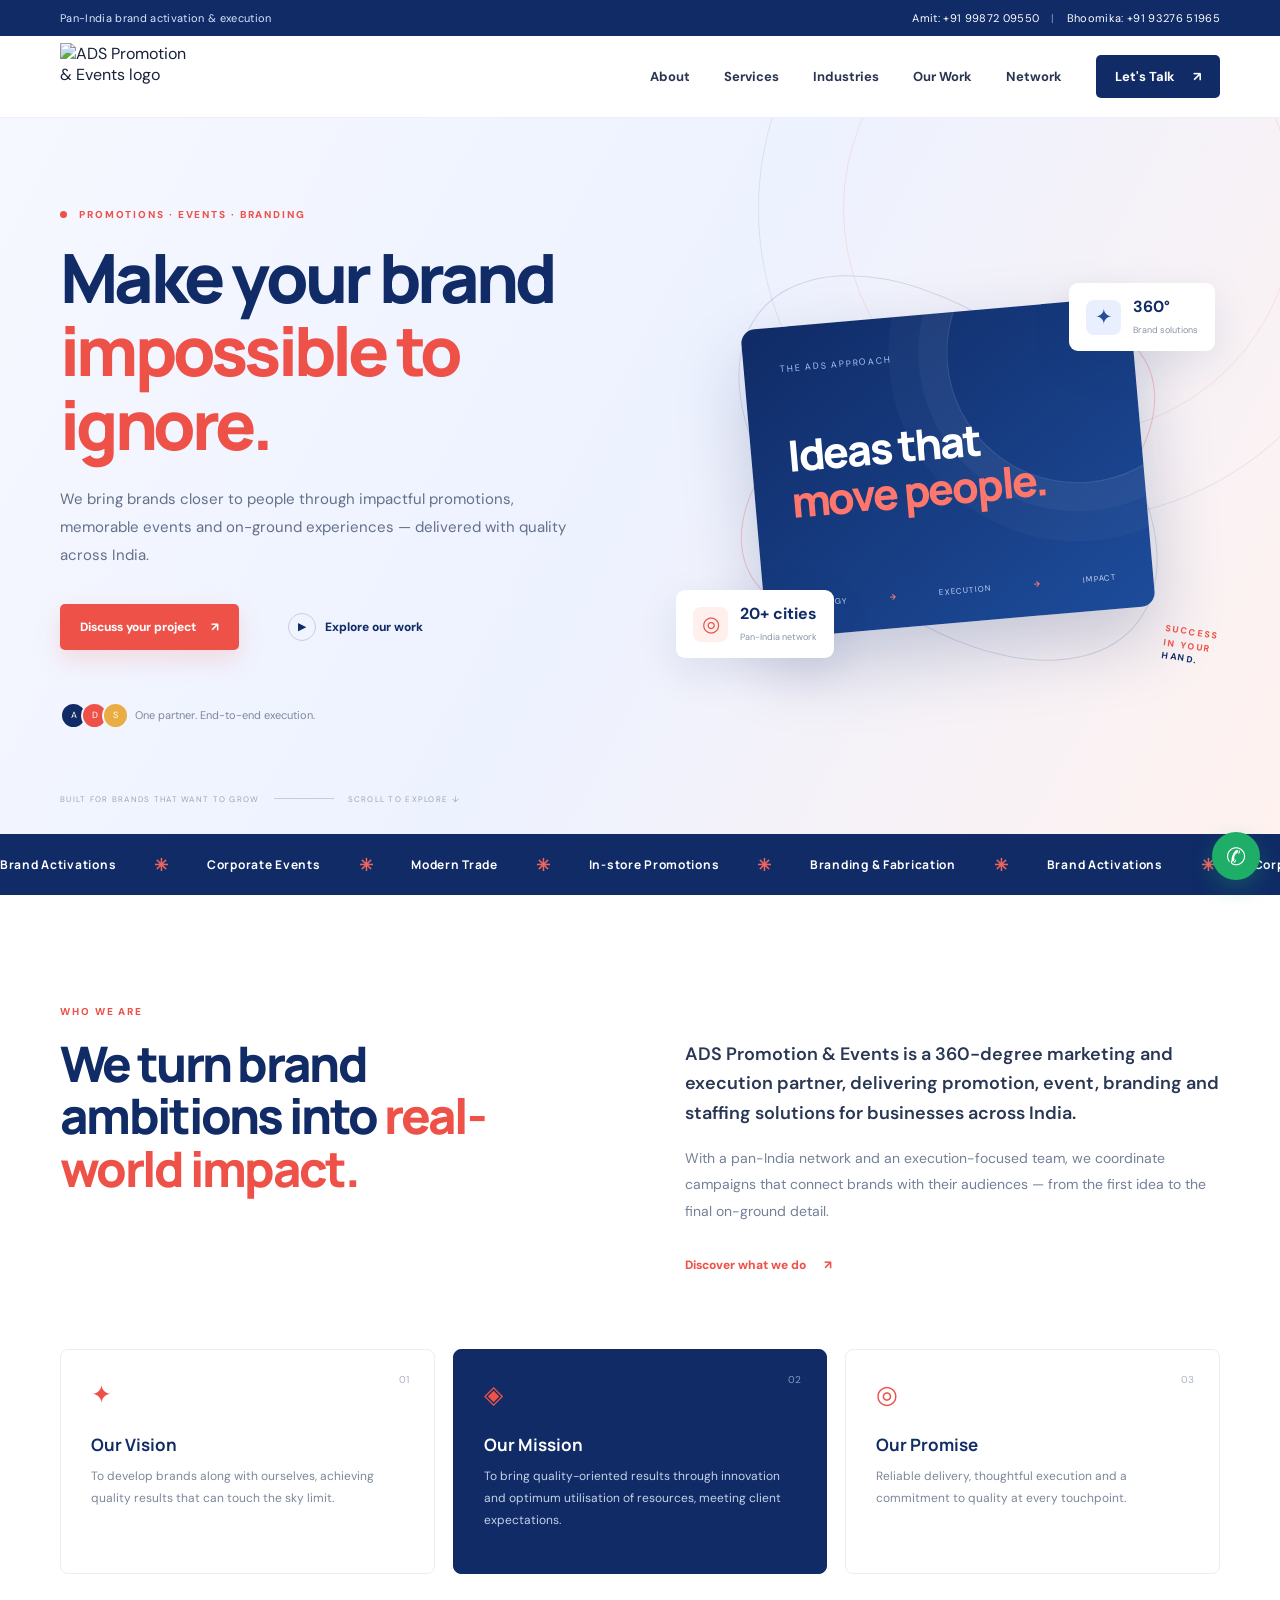
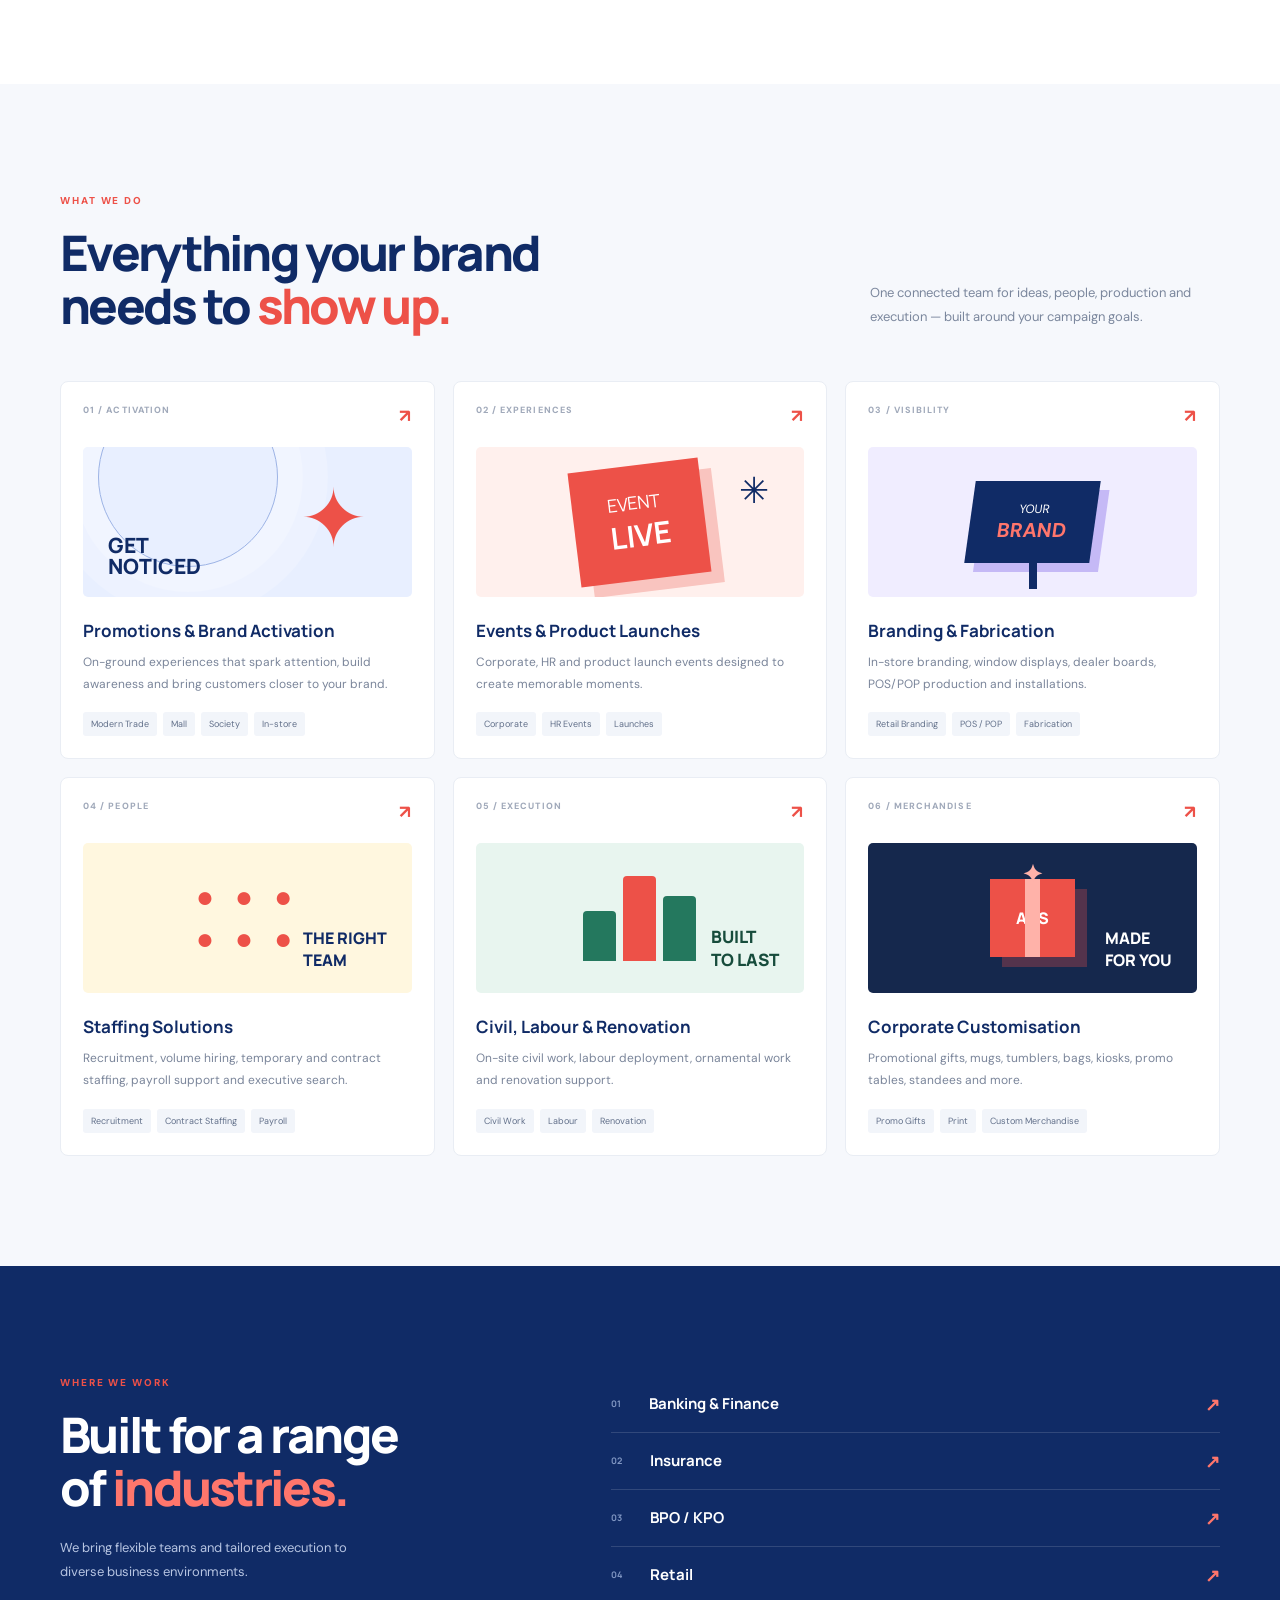
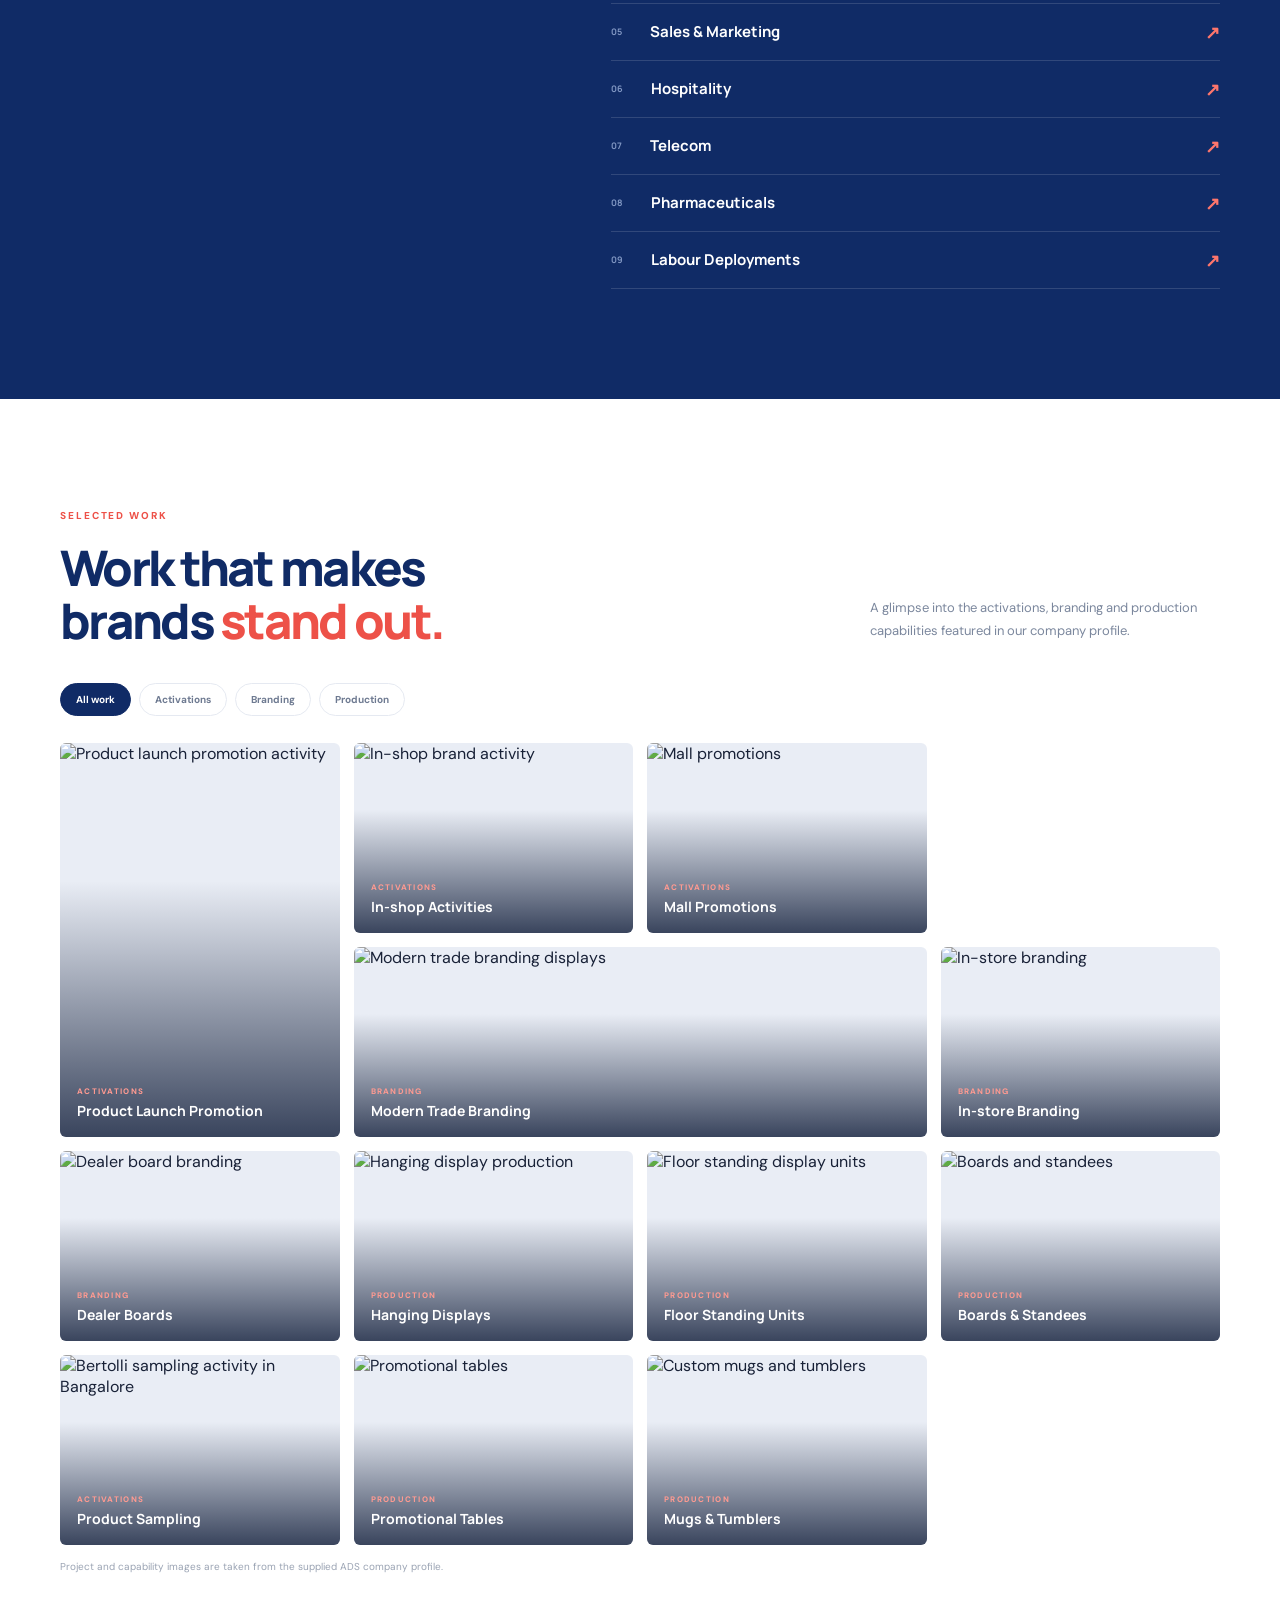
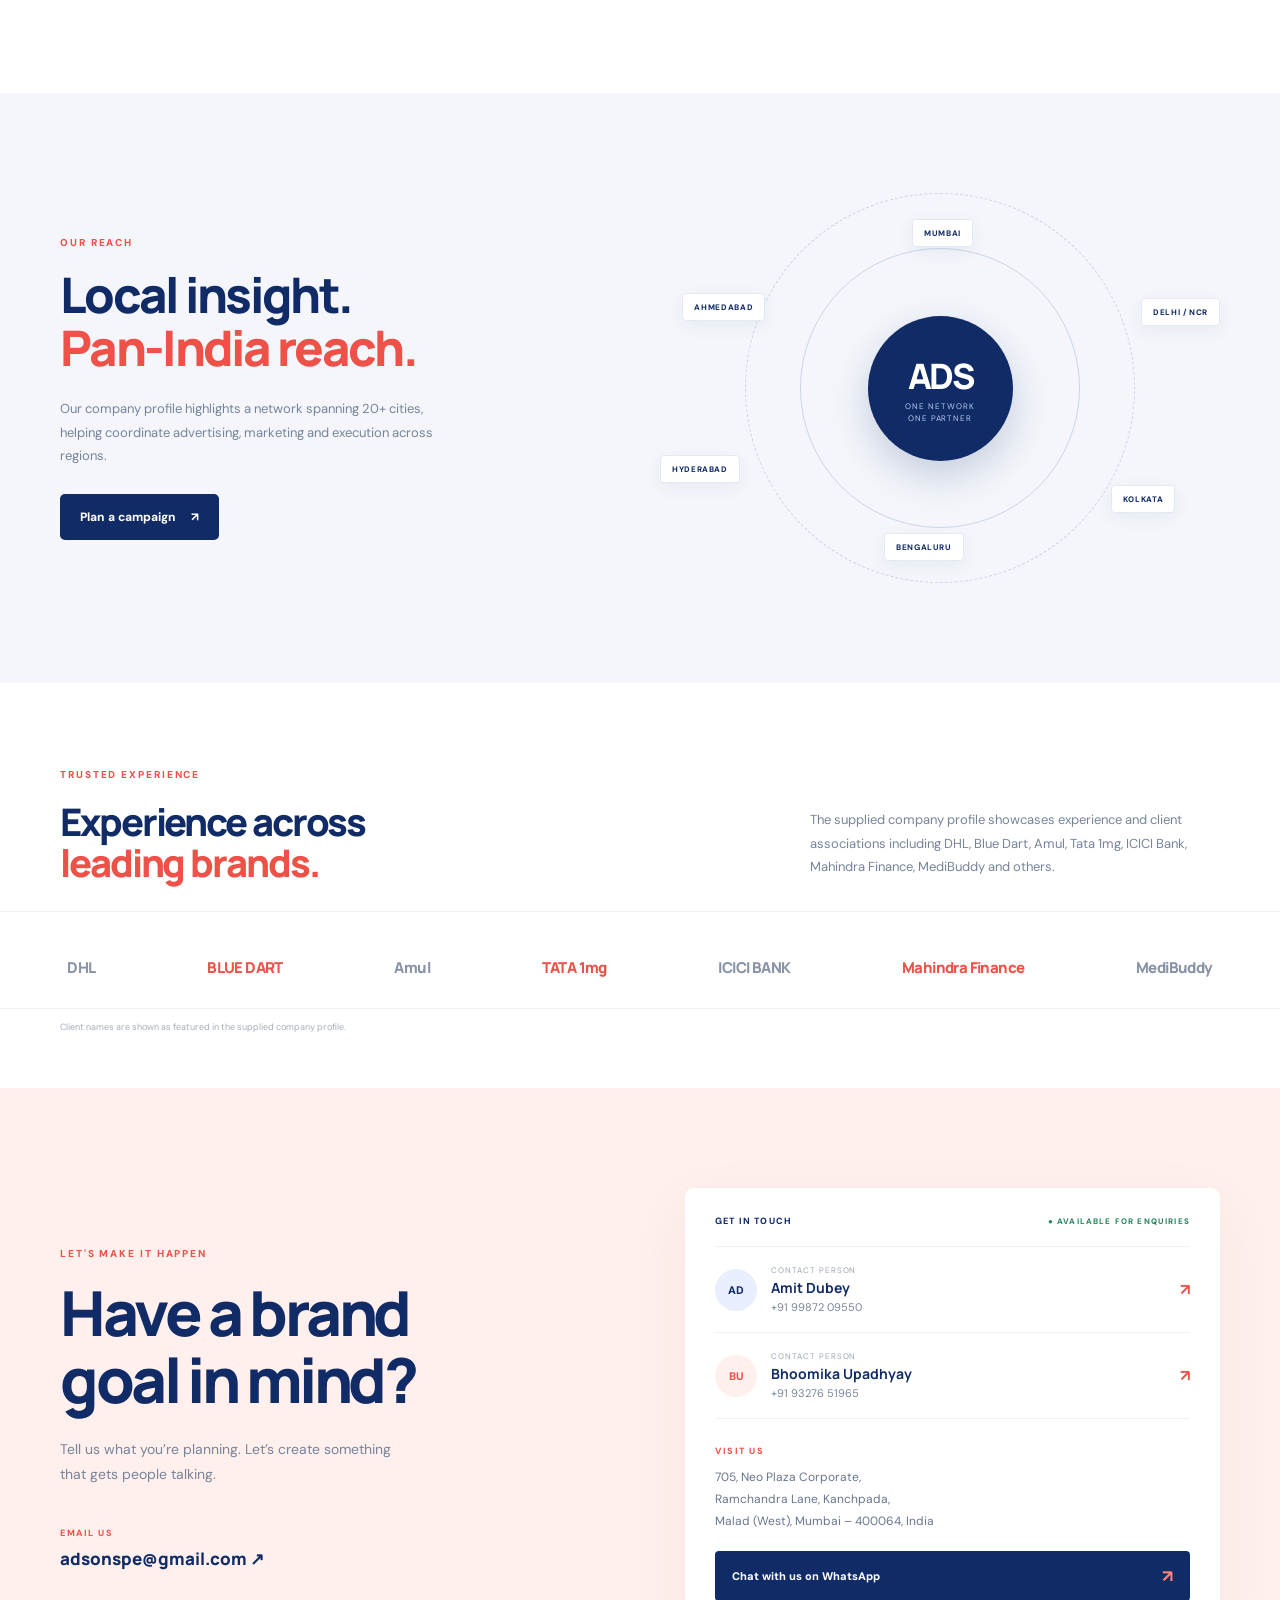
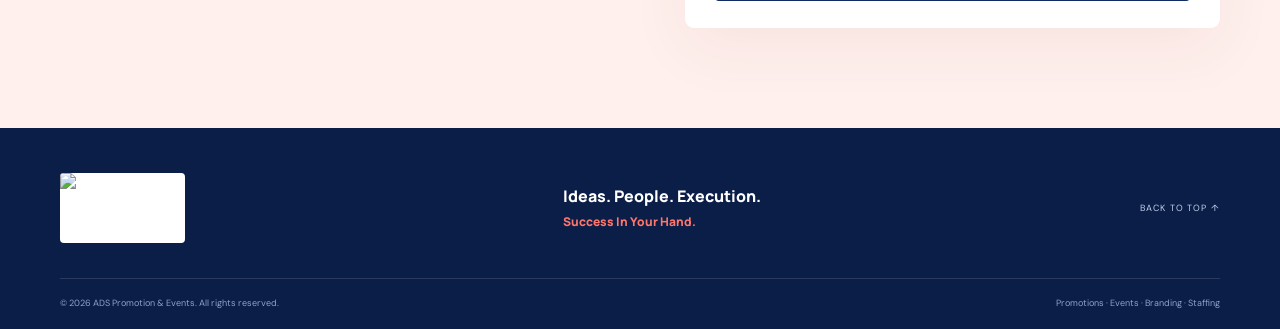
==== index.html @ cca39e33 "Add files via upload" ====
<!DOCTYPE html>
<html lang="en">
<head>
  <meta charset="UTF-8">
  <meta name="viewport" content="width=device-width, initial-scale=1.0">
  <meta name="description" content="ADS Promotion & Events delivers brand activations, promotions, corporate events, staffing, branding, fabrication and pan-India execution.">
  <meta name="theme-color" content="#102b66">
  <title>ADS Promotion & Events | Success In Your Hand</title>
  <link rel="preconnect" href="https://fonts.googleapis.com">
  <link rel="preconnect" href="https://fonts.gstatic.com" crossorigin>
  <link href="https://fonts.googleapis.com/css2?family=DM+Sans:wght@400;500;600;700&family=Manrope:wght@400;500;600;700;800&display=swap" rel="stylesheet">
  <link rel="stylesheet" href="style.css">
</head>
<body>
  <div class="topline">
    <div class="container top-inner">
      <span>Pan-India brand activation & execution</span>
      <div><a href="tel:+919987209550">Amit: +91 99872 09550</a><span class="top-sep">|</span><a href="tel:+919327651965">Bhoomika: +91 93276 51965</a></div>
    </div>
  </div>

  <header class="header" id="top">
    <div class="container nav-wrap">
      <a class="brand" href="#top" aria-label="ADS Promotion and Events home">
        <img src="assets/ads-logo.png" alt="ADS Promotion & Events logo">
      </a>
      <button class="menu-toggle" aria-label="Open navigation" aria-expanded="false"><span></span><span></span><span></span></button>
      <nav class="nav">
        <a href="#about">About</a>
        <a href="#services">Services</a>
        <a href="#industries">Industries</a>
        <a href="#work">Our Work</a>
        <a href="#network">Network</a>
        <a class="nav-cta" href="#contact">Let's Talk <span>↗</span></a>
      </nav>
    </div>
  </header>

  <main>
    <section class="hero">
      <div class="hero-glow glow-one"></div><div class="hero-glow glow-two"></div>
      <div class="container hero-grid">
        <div class="hero-copy reveal">
          <div class="eyebrow"><span class="eyebrow-dot"></span> PROMOTIONS · EVENTS · BRANDING</div>
          <h1>Make your brand<br><span>impossible to ignore.</span></h1>
          <p class="hero-text">We bring brands closer to people through impactful promotions, memorable events and on-ground experiences — delivered with quality across India.</p>
          <div class="hero-actions">
            <a class="btn btn-primary" href="#contact">Discuss your project <span>↗</span></a>
            <a class="btn btn-ghost" href="#work"><span class="play">▶</span> Explore our work</a>
          </div>
          <div class="hero-proof"><div class="proof-avatars"><i>A</i><i>D</i><i>S</i></div><span>One partner. End-to-end execution.</span></div>
        </div>
        <div class="hero-art reveal">
          <div class="art-orbit orbit-a"></div><div class="art-orbit orbit-b"></div>
          <div class="hero-card card-main">
            <div class="card-label">THE ADS APPROACH</div>
            <div class="card-title">Ideas that<br><em>move people.</em></div>
            <div class="card-bottom"><span>STRATEGY</span><b>→</b><span>EXECUTION</span><b>→</b><span>IMPACT</span></div>
          </div>
          <div class="float-card float-top"><span class="float-icon">✦</span><div><b>360°</b><small>Brand solutions</small></div></div>
          <div class="float-card float-bottom"><span class="float-icon orange">◎</span><div><b>20+ cities</b><small>Pan-India network</small></div></div>
          <div class="hero-stamp">SUCCESS<br>IN YOUR<br><strong>HAND.</strong></div>
        </div>
      </div>
      <div class="hero-bottom container"><span>BUILT FOR BRANDS THAT WANT TO GROW</span><span class="scroll-line"></span><span>SCROLL TO EXPLORE ↓</span></div>
    </section>

    <section class="ticker" aria-label="Our capabilities"><div class="ticker-track">
      <span>Brand Activations</span><b>✳</b><span>Corporate Events</span><b>✳</b><span>Modern Trade</span><b>✳</b><span>In-store Promotions</span><b>✳</b><span>Branding & Fabrication</span><b>✳</b><span>Brand Activations</span><b>✳</b><span>Corporate Events</span><b>✳</b><span>Modern Trade</span><b>✳</b>
    </div></section>

    <section class="section about-section" id="about">
      <div class="container two-col">
        <div class="section-intro reveal">
          <div class="eyebrow dark-eyebrow">WHO WE ARE</div>
          <h2>We turn brand<br>ambitions into <span>real-world impact.</span></h2>
        </div>
        <div class="about-copy reveal">
          <p class="lead">ADS Promotion & Events is a 360-degree marketing and execution partner, delivering promotion, event, branding and staffing solutions for businesses across India.</p>
          <p>With a pan-India network and an execution-focused team, we coordinate campaigns that connect brands with their audiences — from the first idea to the final on-ground detail.</p>
          <a class="text-link" href="#services">Discover what we do <span>↗</span></a>
        </div>
      </div>
      <div class="container value-grid">
        <article class="value-card"><span class="value-number">01</span><div class="value-icon">✦</div><h3>Our Vision</h3><p>To develop brands along with ourselves, achieving quality results that can touch the sky limit.</p></article>
        <article class="value-card featured"><span class="value-number">02</span><div class="value-icon">◈</div><h3>Our Mission</h3><p>To bring quality-oriented results through innovation and optimum utilisation of resources, meeting client expectations.</p></article>
        <article class="value-card"><span class="value-number">03</span><div class="value-icon">◎</div><h3>Our Promise</h3><p>Reliable delivery, thoughtful execution and a commitment to quality at every touchpoint.</p></article>
      </div>
    </section>

    <section class="section services-section" id="services">
      <div class="container">
        <div class="section-heading reveal"><div><div class="eyebrow">WHAT WE DO</div><h2>Everything your brand<br>needs to <span>show up.</span></h2></div><p>One connected team for ideas, people, production and execution — built around your campaign goals.</p></div>
        <div class="services-grid">
          <article class="service-card service-large reveal"><div class="service-top"><span>01 / ACTIVATION</span><span class="service-symbol">↗</span></div><div class="service-illustration ill-blue"><div class="ill-circle"></div><div class="ill-person">✦</div><div class="ill-caption">GET<br>NOTICED</div></div><h3>Promotions & Brand Activation</h3><p>On-ground experiences that spark attention, build awareness and bring customers closer to your brand.</p><div class="tag-row"><span>Modern Trade</span><span>Mall</span><span>Society</span><span>In-store</span></div></article>
          <article class="service-card reveal"><div class="service-top"><span>02 / EXPERIENCES</span><span class="service-symbol">↗</span></div><div class="service-illustration ill-coral"><div class="stage-shape">EVENT<br><b>LIVE</b></div><div class="spark">✳</div></div><h3>Events & Product Launches</h3><p>Corporate, HR and product launch events designed to create memorable moments.</p><div class="tag-row"><span>Corporate</span><span>HR Events</span><span>Launches</span></div></article>
          <article class="service-card reveal"><div class="service-top"><span>03 / VISIBILITY</span><span class="service-symbol">↗</span></div><div class="service-illustration ill-lilac"><div class="billboard">YOUR<br><b>BRAND</b></div><div class="billboard-base"></div></div><h3>Branding & Fabrication</h3><p>In-store branding, window displays, dealer boards, POS/POP production and installations.</p><div class="tag-row"><span>Retail Branding</span><span>POS / POP</span><span>Fabrication</span></div></article>
          <article class="service-card reveal"><div class="service-top"><span>04 / PEOPLE</span><span class="service-symbol">↗</span></div><div class="service-illustration ill-yellow"><div class="people-icons">● ● ●<br>● ● ●</div><div class="people-caption">THE RIGHT<br>TEAM</div></div><h3>Staffing Solutions</h3><p>Recruitment, volume hiring, temporary and contract staffing, payroll support and executive search.</p><div class="tag-row"><span>Recruitment</span><span>Contract Staffing</span><span>Payroll</span></div></article>
          <article class="service-card reveal"><div class="service-top"><span>05 / EXECUTION</span><span class="service-symbol">↗</span></div><div class="service-illustration ill-green"><div class="build-shape"><i></i><i></i><i></i></div><div class="build-caption">BUILT<br>TO LAST</div></div><h3>Civil, Labour & Renovation</h3><p>On-site civil work, labour deployment, ornamental work and renovation support.</p><div class="tag-row"><span>Civil Work</span><span>Labour</span><span>Renovation</span></div></article>
          <article class="service-card reveal"><div class="service-top"><span>06 / MERCHANDISE</span><span class="service-symbol">↗</span></div><div class="service-illustration ill-dark"><div class="gift-box">ADS<span>✦</span></div><div class="gift-caption">MADE<br>FOR YOU</div></div><h3>Corporate Customisation</h3><p>Promotional gifts, mugs, tumblers, bags, kiosks, promo tables, standees and more.</p><div class="tag-row"><span>Promo Gifts</span><span>Print</span><span>Custom Merchandise</span></div></article>
        </div>
      </div>
    </section>

    <section class="section industries-section" id="industries">
      <div class="container industries-layout">
        <div class="industries-copy reveal"><div class="eyebrow">WHERE WE WORK</div><h2>Built for a range<br>of <span>industries.</span></h2><p>We bring flexible teams and tailored execution to diverse business environments.</p></div>
        <div class="industry-list reveal">
          <div><span>01</span> Banking & Finance <b>↗</b></div><div><span>02</span> Insurance <b>↗</b></div><div><span>03</span> BPO / KPO <b>↗</b></div><div><span>04</span> Retail <b>↗</b></div><div><span>05</span> Sales & Marketing <b>↗</b></div><div><span>06</span> Hospitality <b>↗</b></div><div><span>07</span> Telecom <b>↗</b></div><div><span>08</span> Pharmaceuticals <b>↗</b></div><div><span>09</span> Labour Deployments <b>↗</b></div>
        </div>
      </div>
    </section>

    <section class="section work-section" id="work">
      <div class="container">
        <div class="section-heading reveal"><div><div class="eyebrow">SELECTED WORK</div><h2>Work that makes<br>brands <span>stand out.</span></h2></div><p>A glimpse into the activations, branding and production capabilities featured in our company profile.</p></div>
        <div class="work-filters reveal" role="group" aria-label="Filter portfolio">
          <button class="filter active" data-filter="all">All work</button><button class="filter" data-filter="activation">Activations</button><button class="filter" data-filter="branding">Branding</button><button class="filter" data-filter="production">Production</button>
        </div>
        <div class="gallery">
          <figure class="gallery-item tall reveal" data-category="activation"><img src="assets/product-launch.jpg" alt="Product launch promotion activity"><figcaption><span>ACTIVATIONS</span><b>Product Launch Promotion</b></figcaption></figure>
          <figure class="gallery-item reveal" data-category="activation"><img src="assets/in-shop-activity.jpg" alt="In-shop brand activity"><figcaption><span>ACTIVATIONS</span><b>In-shop Activities</b></figcaption></figure>
          <figure class="gallery-item reveal" data-category="activation"><img src="assets/mall-promotions.jpg" alt="Mall promotions"><figcaption><span>ACTIVATIONS</span><b>Mall Promotions</b></figcaption></figure>
          <figure class="gallery-item wide reveal" data-category="branding"><img src="assets/modern-trade-branding.jpg" alt="Modern trade branding displays"><figcaption><span>BRANDING</span><b>Modern Trade Branding</b></figcaption></figure>
          <figure class="gallery-item reveal" data-category="branding"><img src="assets/in-store-branding.jpg" alt="In-store branding"><figcaption><span>BRANDING</span><b>In-store Branding</b></figcaption></figure>
          <figure class="gallery-item reveal" data-category="branding"><img src="assets/dealer-boards.jpg" alt="Dealer board branding"><figcaption><span>BRANDING</span><b>Dealer Boards</b></figcaption></figure>
          <figure class="gallery-item reveal" data-category="production"><img src="assets/hanging-displays.jpg" alt="Hanging display production"><figcaption><span>PRODUCTION</span><b>Hanging Displays</b></figcaption></figure>
          <figure class="gallery-item reveal" data-category="production"><img src="assets/floor-standing-units.jpg" alt="Floor standing display units"><figcaption><span>PRODUCTION</span><b>Floor Standing Units</b></figcaption></figure>
          <figure class="gallery-item reveal" data-category="production"><img src="assets/boards-standees.jpg" alt="Boards and standees"><figcaption><span>PRODUCTION</span><b>Boards & Standees</b></figcaption></figure>
          <figure class="gallery-item reveal" data-category="activation"><img src="assets/bertolli-sampling.jpg" alt="Bertolli sampling activity in Bangalore"><figcaption><span>ACTIVATIONS</span><b>Product Sampling</b></figcaption></figure>
          <figure class="gallery-item reveal" data-category="production"><img src="assets/promo-tables.jpg" alt="Promotional tables"><figcaption><span>PRODUCTION</span><b>Promotional Tables</b></figcaption></figure>
          <figure class="gallery-item reveal" data-category="production"><img src="assets/mugs-tumblers.jpg" alt="Custom mugs and tumblers"><figcaption><span>PRODUCTION</span><b>Mugs & Tumblers</b></figcaption></figure>
        </div>
        <p class="gallery-note">Project and capability images are taken from the supplied ADS company profile.</p>
      </div>
    </section>

    <section class="network-section" id="network">
      <div class="container network-inner">
        <div class="network-copy reveal"><div class="eyebrow">OUR REACH</div><h2>Local insight.<br><span>Pan-India reach.</span></h2><p>Our company profile highlights a network spanning 20+ cities, helping coordinate advertising, marketing and execution across regions.</p><a href="#contact" class="btn btn-light">Plan a campaign <span>↗</span></a></div>
        <div class="network-visual reveal"><div class="network-ring ring-1"></div><div class="network-ring ring-2"></div><div class="network-core"><span>ADS</span><small>ONE NETWORK<br>ONE PARTNER</small></div><div class="network-point p1">MUMBAI</div><div class="network-point p2">DELHI / NCR</div><div class="network-point p3">KOLKATA</div><div class="network-point p4">BENGALURU</div><div class="network-point p5">HYDERABAD</div><div class="network-point p6">AHMEDABAD</div></div>
      </div>
    </section>

    <section class="section clients-section">
      <div class="container clients-inner"><div><div class="eyebrow">TRUSTED EXPERIENCE</div><h2>Experience across<br><span>leading brands.</span></h2></div><p>The supplied company profile showcases experience and client associations including DHL, Blue Dart, Amul, Tata 1mg, ICICI Bank, Mahindra Finance, MediBuddy and others.</p></div>
      <div class="client-strip"><span>DHL</span><span>BLUE DART</span><span>Amul</span><span>TATA 1mg</span><span>ICICI BANK</span><span>Mahindra Finance</span><span>MediBuddy</span></div>
      <div class="container client-disclaimer">Client names are shown as featured in the supplied company profile.</div>
    </section>

    <section class="contact-section" id="contact">
      <div class="container contact-layout">
        <div class="contact-copy reveal"><div class="eyebrow">LET'S MAKE IT HAPPEN</div><h2>Have a brand<br>goal in mind?</h2><p>Tell us what you’re planning. Let’s create something that gets people talking.</p><div class="contact-email"><span>EMAIL US</span><a href="mailto:adsonspe@gmail.com">adsonspe@gmail.com ↗</a></div></div>
        <div class="contact-panel reveal">
          <div class="contact-panel-head"><span>GET IN TOUCH</span><span class="status-dot">● AVAILABLE FOR ENQUIRIES</span></div>
          <a class="contact-person" href="tel:+919987209550"><div class="person-icon">AD</div><div><small>CONTACT PERSON</small><b>Amit Dubey</b><span>+91 99872 09550</span></div><strong>↗</strong></a>
          <a class="contact-person" href="tel:+919327651965"><div class="person-icon coral-person">BU</div><div><small>CONTACT PERSON</small><b>Bhoomika Upadhyay</b><span>+91 93276 51965</span></div><strong>↗</strong></a>
          <div class="address-block"><small>VISIT US</small><p>705, Neo Plaza Corporate,<br>Ramchandra Lane, Kanchpada,<br>Malad (West), Mumbai – 400064, India</p></div>
          <a class="whatsapp-link" href="https://wa.me/919987209550?text=Hello%20ADS%20Promotion%20%26%20Events%2C%20I%20would%20like%20to%20discuss%20a%20project." target="_blank" rel="noopener">Chat with us on WhatsApp <span>↗</span></a>
        </div>
      </div>
    </section>
  </main>

  <footer class="footer">
    <div class="container footer-main"><a class="footer-brand" href="#top"><img src="assets/ads-logo.png" alt="ADS Promotion & Events"></a><p>Ideas. People. Execution.<br><span>Success In Your Hand.</span></p><a class="back-top" href="#top">BACK TO TOP ↑</a></div>
    <div class="container footer-bottom"><span>© <span id="year"></span> ADS Promotion & Events. All rights reserved.</span><span>Promotions · Events · Branding · Staffing</span></div>
  </footer>
  <a class="floating-whatsapp" href="https://wa.me/919987209550?text=Hello%20ADS%20Promotion%20%26%20Events" target="_blank" rel="noopener" aria-label="Chat on WhatsApp">✆</a>
  <script src="script.js"></script>
</body>
</html>
---- style.css ----
*{box-sizing:border-box}html{scroll-behavior:smooth;scroll-padding-top:95px}body{margin:0;font-family:"DM Sans",sans-serif;color:#17213a;background:#fff;overflow-x:hidden}a{color:inherit;text-decoration:none}.container{width:min(1160px,calc(100% - 48px));margin:auto}.topline{background:#102b66;color:#dce6ff;font-size:11px;letter-spacing:.03em}.top-inner{min-height:36px;display:flex;justify-content:space-between;align-items:center;gap:16px}.top-inner a{color:#fff}.top-sep{margin:0 12px;color:#8094c5}.header{height:82px;background:#fff;position:sticky;top:0;z-index:20;border-bottom:1px solid #edf0f6}.nav-wrap{height:100%;display:flex;align-items:center;justify-content:space-between}.brand{width:130px;height:68px;display:flex;align-items:center;overflow:hidden}.brand img{width:100%;height:100%;object-fit:contain}.nav{display:flex;align-items:center;gap:34px;font-size:13px;font-weight:700;color:#293550}.nav>a:not(.nav-cta):hover{color:#ed5148}.nav-cta{background:#102b66;color:#fff;padding:13px 19px;border-radius:5px}.nav-cta span,.btn span{margin-left:15px}.menu-toggle{display:none;background:none;border:0}.hero{position:relative;overflow:hidden;background:linear-gradient(118deg,#f6f8ff 0%,#edf2ff 50%,#fff2ef 100%);min-height:620px;padding:90px 0 30px}.hero:before{content:"";position:absolute;width:620px;height:620px;border:1px solid rgba(16,43,102,.09);border-radius:50%;right:-100px;top:-220px}.hero:after{content:"";position:absolute;width:450px;height:450px;border:1px solid rgba(237,81,72,.13);border-radius:50%;right:-15px;top:-135px}.hero-grid{display:grid;grid-template-columns:1.02fr .98fr;align-items:center;gap:50px;position:relative;z-index:2}.eyebrow{font-size:10px;font-weight:800;letter-spacing:.19em;color:#ed5148;margin-bottom:20px}.eyebrow-dot{display:inline-block;width:7px;height:7px;background:#ed5148;border-radius:50%;margin-right:8px}.hero h1,.section h2,.network-section h2,.contact-section h2{font-family:Manrope,sans-serif;font-weight:800;letter-spacing:-.055em;line-height:1.08;margin:0}.hero h1{font-size:clamp(44px,5.4vw,68px);color:#102b66}.hero h1 span,.section h2 span,.network-section h2 span{color:#ed5148}.hero-text{max-width:510px;color:#64708a;line-height:1.85;font-size:15px;margin:25px 0 28px}.hero-actions{display:flex;align-items:center;gap:14px;flex-wrap:wrap}.btn{display:inline-flex;align-items:center;justify-content:center;padding:15px 20px;border-radius:5px;font-size:12px;font-weight:800;transition:.25s}.btn-primary{background:#ed5148;color:white;box-shadow:0 10px 24px #ed51482b}.btn-primary:hover{transform:translateY(-3px);background:#d94139}.btn-ghost{color:#102b66}.btn-ghost:hover{color:#ed5148}.play{font-size:10px;border:1px solid #c5cde0;width:28px;height:28px;display:grid;place-items:center;border-radius:50%;margin-right:9px}.hero-proof{display:flex;align-items:center;gap:12px;margin-top:46px;color:#7c879c;font-size:11px}.proof-avatars{display:flex}.proof-avatars i{font-style:normal;width:27px;height:27px;border-radius:50%;display:grid;place-items:center;background:#102b66;color:white;border:2px solid #f3f5ff;font-size:9px;margin-right:-6px}.proof-avatars i:nth-child(2){background:#ed5148}.proof-avatars i:nth-child(3){background:#e9ad43}.hero-art{height:420px;position:relative;display:grid;place-items:center}.hero-card{width:min(390px,90%);height:310px;background:linear-gradient(145deg,#102b66,#1d4c9b);border-radius:14px;box-shadow:0 30px 70px #102b6638;position:relative;padding:36px;color:white;transform:rotate(-5deg);overflow:hidden}.hero-card:after{content:"";position:absolute;width:260px;height:260px;border:1px solid #ffffff24;border-radius:50%;right:-75px;top:-80px;box-shadow:0 0 0 28px #ffffff09,0 0 0 58px #ffffff07}.card-label{font-size:9px;letter-spacing:.2em;color:#a9c1f4}.card-title{font-family:Manrope;font-weight:800;font-size:43px;line-height:1.08;letter-spacing:-.05em;margin-top:58px;position:relative;z-index:1}.card-title em{font-style:normal;color:#ff766c}.card-bottom{position:absolute;bottom:27px;left:36px;right:36px;display:flex;justify-content:space-between;align-items:center;font-size:8px;letter-spacing:.12em;color:#c2d2f2}.card-bottom b{color:#ff766c}.art-orbit{position:absolute;border:1px solid #ed51484a;border-radius:50%;transform:rotate(-28deg)}.orbit-a{width:450px;height:250px}.orbit-b{width:490px;height:290px;transform:rotate(40deg);border-color:#102b6624}.float-card{position:absolute;display:flex;align-items:center;gap:12px;background:white;border-radius:9px;padding:13px 17px;box-shadow:0 14px 40px #1c32651b}.float-card b{display:block;color:#102b66;font-size:16px}.float-card small{font-size:9px;color:#8993a8}.float-icon{width:35px;height:35px;border-radius:8px;background:#e9efff;color:#244d9a;display:grid;place-items:center;font-size:21px}.float-icon.orange{background:#fff0ed;color:#ed5148}.float-top{top:25px;right:5px}.float-bottom{bottom:20px;left:0}.hero-stamp{position:absolute;right:3px;bottom:12px;font-size:9px;font-weight:800;letter-spacing:.18em;color:#ed5148;line-height:1.5;transform:rotate(8deg)}.hero-stamp strong{color:#102b66}.hero-bottom{display:flex;align-items:center;gap:14px;margin-top:65px;color:#9aa4b8;font-size:8px;letter-spacing:.16em;position:relative;z-index:2}.scroll-line{height:1px;width:60px;background:#c5ccdc}.ticker{overflow:hidden;background:#102b66;color:white;padding:19px 0}.ticker-track{display:flex;align-items:center;justify-content:space-around;gap:38px;white-space:nowrap;min-width:900px;font-family:Manrope;font-size:12px;font-weight:700;letter-spacing:.06em}.ticker b{color:#ed655c;font-size:17px}.section{padding:110px 0}.two-col{display:grid;grid-template-columns:1fr 1fr;gap:90px;align-items:start}.dark-eyebrow{color:#ed5148}.section h2,.network-section h2{font-size:clamp(35px,4vw,49px);color:#102b66}.about-copy{padding-top:35px}.about-copy p{color:#748097;font-size:14px;line-height:1.9;margin:0 0 16px}.about-copy .lead{font-size:18px;line-height:1.65;color:#293754;font-weight:600}.text-link{display:inline-block;margin-top:17px;color:#ed5148;font-weight:800;font-size:12px}.text-link span{margin-left:15px}.value-grid{display:grid;grid-template-columns:repeat(3,1fr);gap:18px;margin-top:75px}.value-card{padding:28px 30px;border:1px solid #e9edf5;border-radius:8px;min-height:225px;position:relative;overflow:hidden}.value-card.featured{background:#102b66;color:white;border-color:#102b66}.value-number{position:absolute;right:25px;top:23px;color:#aab3c6;font-size:10px}.featured .value-number{color:#8097c5}.value-icon{font-size:25px;color:#ed5148;margin-bottom:22px}.value-card h3{font-family:Manrope;font-size:17px;margin:0 0 10px;color:#102b66}.featured h3{color:white}.value-card p{font-size:12px;line-height:1.8;color:#7c879a;margin:0}.featured p{color:#c5d1e9}.services-section{background:#f6f8fc}.section-heading{display:flex;justify-content:space-between;align-items:end;gap:35px;margin-bottom:48px}.section-heading>p{max-width:350px;color:#7b879d;font-size:13px;line-height:1.8;margin:0 0 5px}.services-grid{display:grid;grid-template-columns:repeat(3,1fr);gap:18px}.service-card{background:white;border:1px solid #e9edf4;border-radius:8px;padding:22px;transition:.3s;overflow:hidden}.service-card:hover{transform:translateY(-6px);box-shadow:0 18px 40px #102b6612}.service-large{grid-row:span 1}.service-top{display:flex;justify-content:space-between;color:#a0a9ba;font-size:9px;font-weight:800;letter-spacing:.12em}.service-symbol{font-size:18px;color:#ed5148}.service-illustration{height:150px;border-radius:5px;margin:19px 0 22px;position:relative;overflow:hidden;display:grid;place-items:center}.ill-blue{background:#e8efff}.ill-circle{width:180px;height:180px;border:1px solid #9eb4e5;border-radius:50%;position:absolute;left:15px;top:-60px;box-shadow:0 0 0 25px #ffffff30,0 0 0 50px #ffffff30}.ill-person{position:absolute;right:45px;top:20px;font-size:80px;color:#ed5148}.ill-caption{position:absolute;left:25px;bottom:20px;font-family:Manrope;font-size:21px;font-weight:800;line-height:1;color:#102b66}.ill-coral{background:#fff0ed}.stage-shape{background:#ed5148;color:#fff;padding:25px 35px;transform:rotate(-7deg);font-family:Manrope;font-size:18px;box-shadow:12px 12px 0 #f9c4bf}.stage-shape b{font-size:30px}.spark{position:absolute;right:35px;top:20px;color:#102b66;font-size:36px}.ill-lilac{background:#f0edff}.billboard{width:125px;height:82px;background:#102b66;color:white;display:grid;place-content:center;text-align:center;font-size:12px;transform:skew(-8deg);box-shadow:10px 9px 0 #c5b9f6}.billboard b{font-size:20px;color:#ff766c}.billboard-base{position:absolute;width:8px;height:35px;background:#102b66;bottom:8px}.ill-yellow{background:#fff7df}.people-icons{font-size:30px;line-height:1.4;color:#ed5148;letter-spacing:7px}.people-caption{position:absolute;right:25px;bottom:22px;font-family:Manrope;font-size:16px;font-weight:800;color:#102b66}.ill-green{background:#e8f5ef}.build-shape{display:flex;gap:7px;align-items:end;height:85px}.build-shape i{display:block;width:33px;background:#24785e;border-radius:4px 4px 0 0}.build-shape i:nth-child(1){height:50px}.build-shape i:nth-child(2){height:85px;background:#ed5148}.build-shape i:nth-child(3){height:65px}.build-caption{position:absolute;right:25px;bottom:22px;font-family:Manrope;font-weight:800;font-size:17px;color:#174c3c}.ill-dark{background:#15284d}.gift-box{width:85px;height:78px;background:#ed5148;display:grid;place-items:center;color:white;font-family:Manrope;font-weight:800;position:relative;box-shadow:12px 10px 0 #ed51484a}.gift-box:before{content:"";position:absolute;width:15px;height:78px;background:#ffb2a9;left:35px}.gift-box span{position:absolute;top:-23px;font-size:25px;color:#ffb2a9}.gift-caption{position:absolute;right:25px;bottom:22px;font-family:Manrope;font-weight:800;color:white;font-size:16px}.service-card h3{font-family:Manrope;color:#102b66;font-size:17px;margin:0 0 10px}.service-card p{font-size:12px;line-height:1.8;color:#7a859a;margin:0 0 17px}.tag-row{display:flex;gap:6px;flex-wrap:wrap}.tag-row span{font-size:9px;color:#62708a;background:#f2f5fa;padding:6px 8px;border-radius:3px}.industries-section{background:#102b66;color:white}.industries-layout{display:grid;grid-template-columns:.85fr 1.15fr;gap:100px}.industries-copy{position:sticky;top:130px;align-self:start}.industries-copy h2{color:white}.industries-copy h2 span{color:#ff766c}.industries-copy p{color:#b7c5e2;font-size:13px;line-height:1.8;max-width:300px;margin-top:22px}.industry-list>div{display:flex;align-items:center;border-bottom:1px solid #ffffff24;padding:16px 0;font-family:Manrope;font-weight:700;font-size:15px}.industry-list>div span{color:#8197c3;font-size:9px;margin-right:28px}.industry-list>div b{margin-left:auto;color:#ff766c;font-size:18px}.work-section{background:#fff}.work-filters{display:flex;gap:8px;margin:-12px 0 27px}.filter{border:1px solid #e5e9f1;background:white;color:#6e7a91;padding:9px 15px;border-radius:30px;font:700 10px "DM Sans";cursor:pointer}.filter.active,.filter:hover{background:#102b66;color:white;border-color:#102b66}.gallery{display:grid;grid-template-columns:repeat(4,1fr);grid-auto-rows:190px;gap:14px}.gallery-item{margin:0;position:relative;overflow:hidden;border-radius:6px;background:#e9edf5}.gallery-item.tall{grid-row:span 2}.gallery-item.wide{grid-column:span 2}.gallery-item img{width:100%;height:100%;object-fit:cover;transition:transform .5s;filter:saturate(.88)}.gallery-item:hover img{transform:scale(1.06)}.gallery-item:after{content:"";position:absolute;inset:35% 0 0;background:linear-gradient(transparent,#0a1734c9)}.gallery-item figcaption{position:absolute;z-index:1;bottom:17px;left:17px;color:white;display:grid;gap:5px}.gallery-item figcaption span{font-size:8px;letter-spacing:.16em;color:#ff9a91;font-weight:800}.gallery-item figcaption b{font-family:Manrope;font-size:14px}.gallery-note{font-size:10px;color:#9aa3b3;margin-top:15px}.network-section{background:#f4f6fb;padding:100px 0;overflow:hidden}.network-inner{display:grid;grid-template-columns:1fr 1fr;align-items:center;gap:40px}.network-copy p{color:#77839a;line-height:1.8;font-size:13px;max-width:380px;margin:22px 0 27px}.btn-light{background:#102b66;color:white}.network-visual{height:390px;position:relative;display:grid;place-items:center}.network-ring{position:absolute;border:1px solid #cbd4e8;border-radius:50%}.ring-1{width:280px;height:280px}.ring-2{width:390px;height:390px;border-style:dashed}.network-core{width:145px;height:145px;background:#102b66;color:white;border-radius:50%;display:flex;flex-direction:column;align-items:center;justify-content:center;box-shadow:0 15px 40px #102b6633;z-index:2}.network-core span{font-family:Manrope;font-weight:800;font-size:35px;letter-spacing:-.08em}.network-core small{text-align:center;font-size:8px;letter-spacing:.12em;color:#b8c9eb;line-height:1.5}.network-point{position:absolute;background:white;border:1px solid #e3e8f2;border-radius:4px;padding:8px 11px;color:#102b66;font-size:8px;font-weight:800;letter-spacing:.08em;box-shadow:0 5px 18px #102b6610}.p1{top:26px;left:45%}.p2{top:105px;right:0}.p3{bottom:70px;right:8%}.p4{bottom:22px;left:40%}.p5{bottom:100px;left:0}.p6{top:100px;left:4%}.clients-section{padding:85px 0 55px}.clients-inner{display:flex;justify-content:space-between;gap:60px;align-items:end}.clients-inner h2{font-size:38px}.clients-inner>p{max-width:410px;color:#77839a;font-size:13px;line-height:1.8;margin:0 0 5px}.client-strip{display:flex;justify-content:space-around;align-items:center;gap:25px;flex-wrap:wrap;padding:45px 24px 30px;margin-top:28px;border-top:1px solid #edf0f5;border-bottom:1px solid #edf0f5;color:#8993a6;font-family:Manrope;font-size:15px;font-weight:800;letter-spacing:-.04em}.client-strip span:nth-child(2n){color:#ed5148}.client-disclaimer{font-size:9px;color:#a4adbb;margin-top:12px}.contact-section{background:#fff0ed;padding:100px 0}.contact-layout{display:grid;grid-template-columns:1fr 1fr;gap:90px;align-items:center}.contact-section h2{font-size:clamp(45px,5vw,62px);color:#102b66}.contact-copy>p{color:#77839a;line-height:1.8;font-size:14px;max-width:350px;margin:23px 0 40px}.contact-email{display:grid;gap:8px}.contact-email span,.address-block small{font-size:9px;letter-spacing:.17em;color:#ed5148;font-weight:800}.contact-email a{font-family:Manrope;font-weight:800;color:#102b66;font-size:17px}.contact-panel{background:white;border-radius:9px;padding:27px 30px;box-shadow:0 20px 60px #7d3c3210}.contact-panel-head{display:flex;justify-content:space-between;align-items:center;font-size:9px;letter-spacing:.13em;font-weight:800;color:#102b66;padding-bottom:19px;border-bottom:1px solid #edf0f5}.status-dot{color:#27865c;font-size:8px}.contact-person{display:flex;align-items:center;gap:14px;padding:18px 0;border-bottom:1px solid #edf0f5}.person-icon{width:42px;height:42px;display:grid;place-items:center;background:#e9efff;border-radius:50%;font-size:11px;font-weight:800;color:#102b66}.coral-person{background:#fff0ed;color:#ed5148}.contact-person div:nth-child(2){display:grid;gap:3px}.contact-person small{font-size:8px;color:#9aa3b3;letter-spacing:.12em}.contact-person b{font-family:Manrope;color:#102b66;font-size:14px}.contact-person span{font-size:11px;color:#7a859a}.contact-person strong{margin-left:auto;color:#ed5148}.address-block{padding:19px 0}.address-block p{font-size:12px;line-height:1.8;color:#69758d;margin:8px 0 0}.whatsapp-link{display:flex;justify-content:space-between;align-items:center;background:#102b66;color:white;padding:14px 17px;border-radius:4px;font-size:11px;font-weight:800}.whatsapp-link span{color:#ff837a;font-size:17px}.footer{background:#0b1e48;color:#fff;padding:45px 0 20px}.footer-main{display:flex;align-items:center;justify-content:space-between;padding-bottom:35px}.footer-brand{width:125px;height:70px;overflow:hidden;background:white;border-radius:4px}.footer-brand img{width:100%;height:100%;object-fit:contain}.footer-main p{font-family:Manrope;font-size:16px;font-weight:800;line-height:1.5;margin:0}.footer-main p span{color:#ff766c;font-size:12px}.back-top{font-size:9px;letter-spacing:.13em;color:#c3d0eb}.footer-bottom{border-top:1px solid #ffffff20;padding-top:18px;display:flex;justify-content:space-between;color:#8fa2c8;font-size:9px}.floating-whatsapp{position:fixed;right:20px;bottom:20px;width:48px;height:48px;border-radius:50%;background:#1eae67;color:white;display:grid;place-items:center;font-size:24px;z-index:19;box-shadow:0 8px 22px #1eae6745}.reveal{opacity:0;transform:translateY(22px);transition:opacity .65s ease,transform .65s ease}.reveal.visible{opacity:1;transform:translateY(0)}.gallery-item.hidden{display:none}
@media(max-width:900px){.nav{gap:18px}.hero-grid{gap:15px}.hero-art{transform:scale(.9)}.industries-layout{gap:45px}.contact-layout{gap:40px}.gallery{grid-template-columns:repeat(3,1fr)}}
@media(max-width:700px){.container{width:min(100% - 34px,540px)}.top-inner{padding:8px 0;align-items:flex-start;flex-direction:column;gap:5px;font-size:9px}.top-sep{margin:0 7px}.header{height:70px}.brand{width:108px;height:60px}.menu-toggle{display:flex;flex-direction:column;gap:5px;padding:10px}.menu-toggle span{width:23px;height:2px;background:#102b66}.nav{display:none;position:absolute;top:70px;left:0;right:0;background:white;padding:20px 25px 25px;box-shadow:0 15px 25px #102b6615;flex-direction:column;align-items:stretch;gap:18px}.nav.open{display:flex}.nav-cta{text-align:center}.hero{padding:62px 0 25px;min-height:auto}.hero-grid{grid-template-columns:1fr;gap:8px}.hero h1{font-size:46px}.hero-text{font-size:13px}.hero-proof{margin-top:30px}.hero-art{height:340px;transform:none;margin-top:8px}.hero-card{height:260px;width:82%;padding:27px}.card-title{font-size:35px;margin-top:45px}.card-bottom{left:26px;right:26px;bottom:22px;font-size:7px}.orbit-a{width:330px;height:210px}.orbit-b{width:360px;height:240px}.float-top{right:0;top:4px}.float-bottom{left:0;bottom:0}.hero-stamp{right:5px;bottom:5px}.hero-bottom{margin-top:25px}.ticker-track{justify-content:flex-start;padding-left:20px;gap:22px}.section{padding:75px 0}.two-col,.industries-layout,.network-inner,.contact-layout{grid-template-columns:1fr;gap:25px}.about-copy{padding-top:0}.value-grid{grid-template-columns:1fr;gap:12px;margin-top:40px}.value-card{min-height:0;padding:24px}.section-heading{display:block;margin-bottom:32px}.section-heading>p{margin-top:18px}.services-grid{grid-template-columns:1fr}.service-illustration{height:165px}.industries-copy{position:static}.industry-list>div{font-size:13px}.gallery{grid-template-columns:repeat(2,1fr);grid-auto-rows:145px;gap:9px}.gallery-item.tall{grid-row:span 2}.gallery-item.wide{grid-column:span 2}.gallery-item figcaption{left:10px;bottom:11px}.gallery-item figcaption b{font-size:11px}.gallery-item figcaption span{font-size:7px}.network-section{padding:75px 0}.network-visual{height:330px;transform:scale(.88);margin:-10px -20px}.ring-2{width:330px;height:330px}.ring-1{width:235px;height:235px}.network-core{width:120px;height:120px}.p1{top:10px}.p4{bottom:5px}.clients-section{padding:65px 0 40px}.clients-inner{display:block}.clients-inner>p{margin-top:20px}.client-strip{padding:30px 15px;gap:22px;font-size:12px}.contact-section{padding:75px 0}.contact-panel{padding:22px 18px}.contact-panel-head{font-size:8px}.contact-section h2{font-size:48px}.footer-main{gap:20px;flex-wrap:wrap}.footer-main p{font-size:14px}.back-top{width:100%}.footer-bottom{gap:10px;flex-direction:column}.floating-whatsapp{right:14px;bottom:14px}}
@media(prefers-reduced-motion:reduce){html{scroll-behavior:auto}.reveal{opacity:1;transform:none;transition:none}*{transition:none!important}}
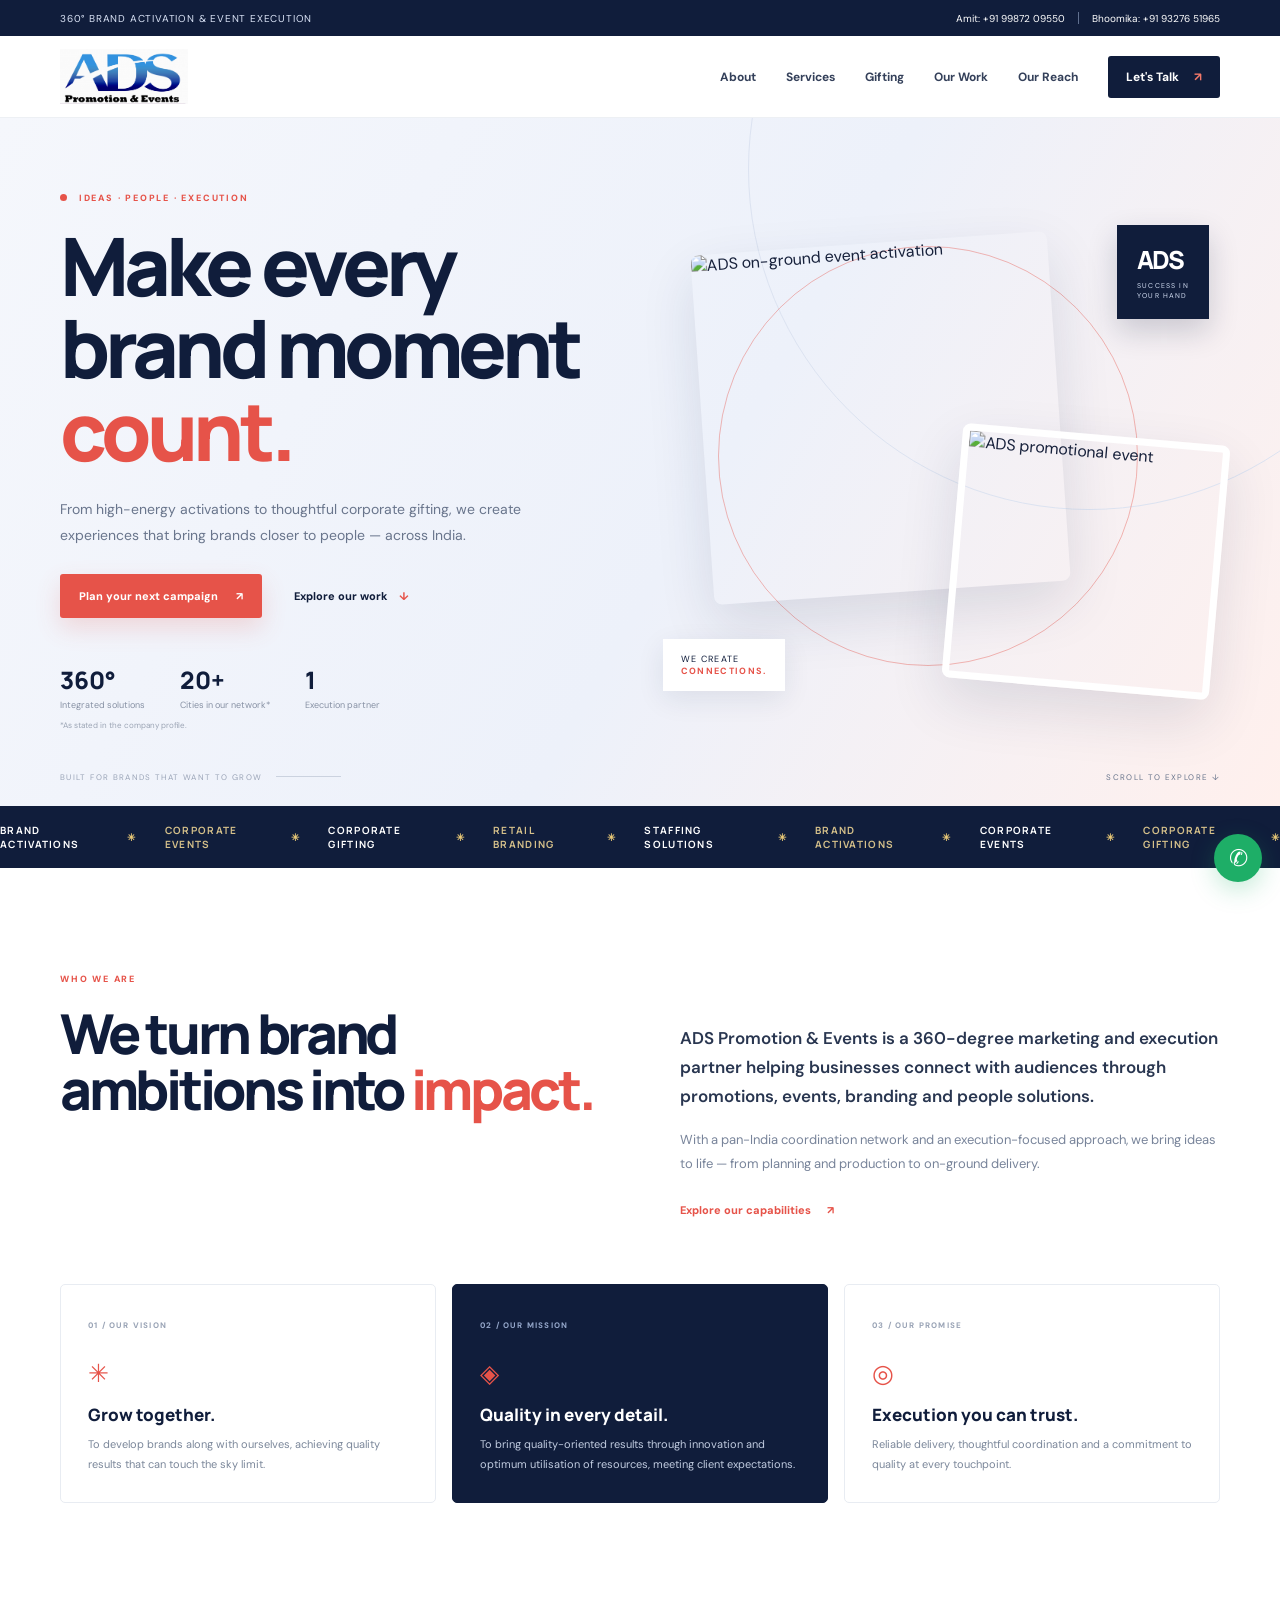
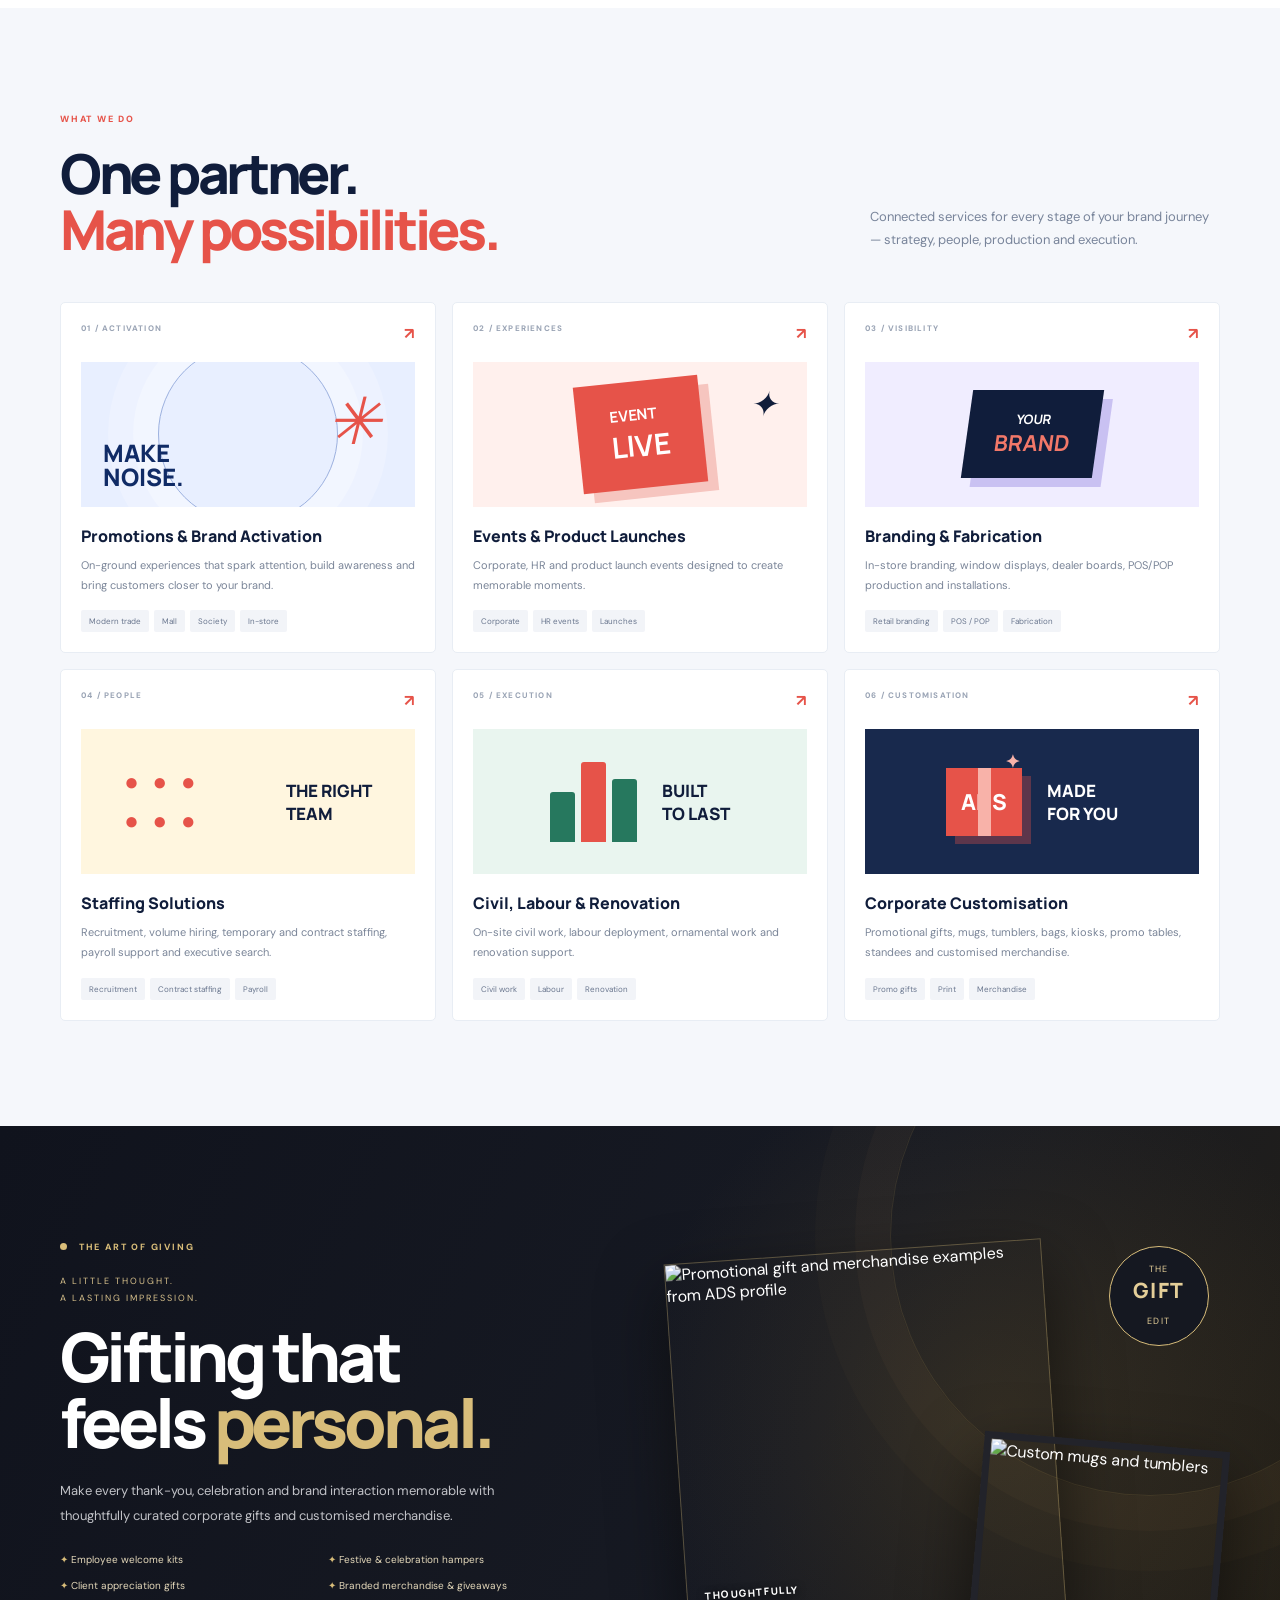
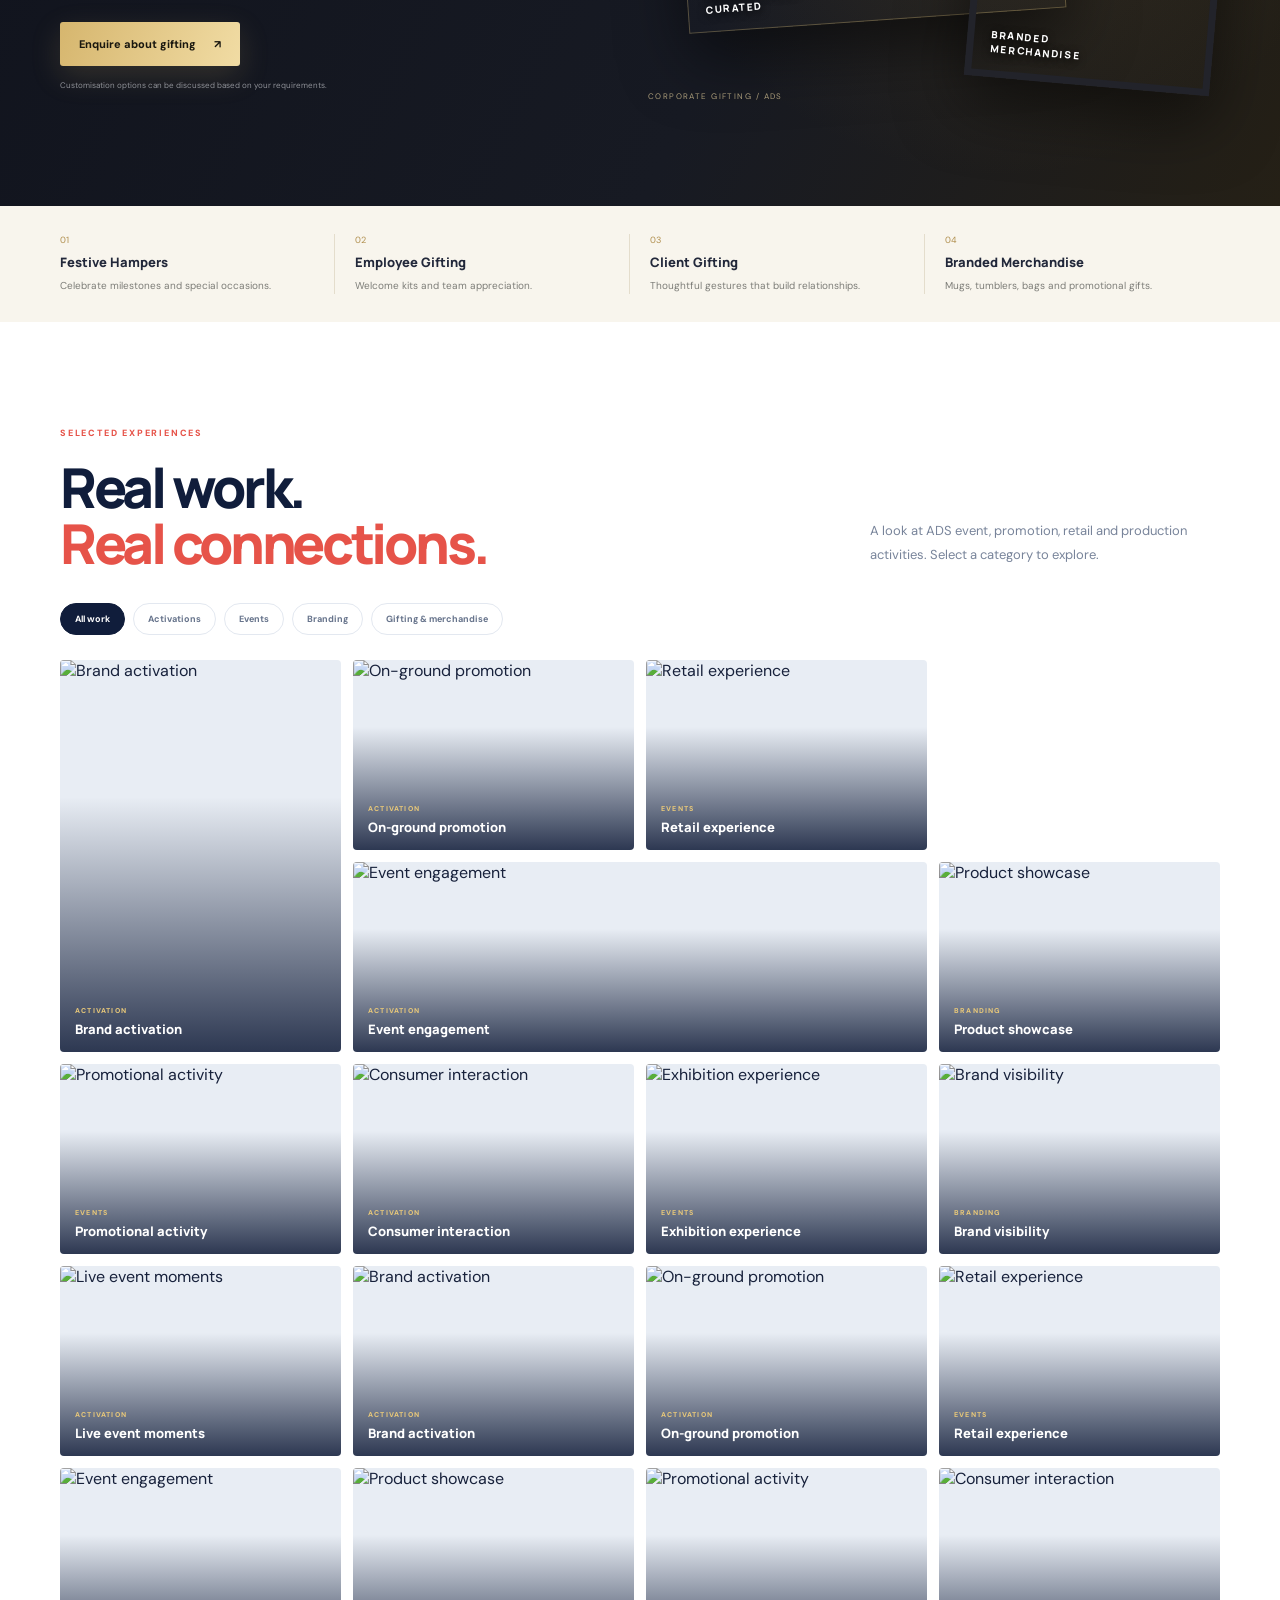
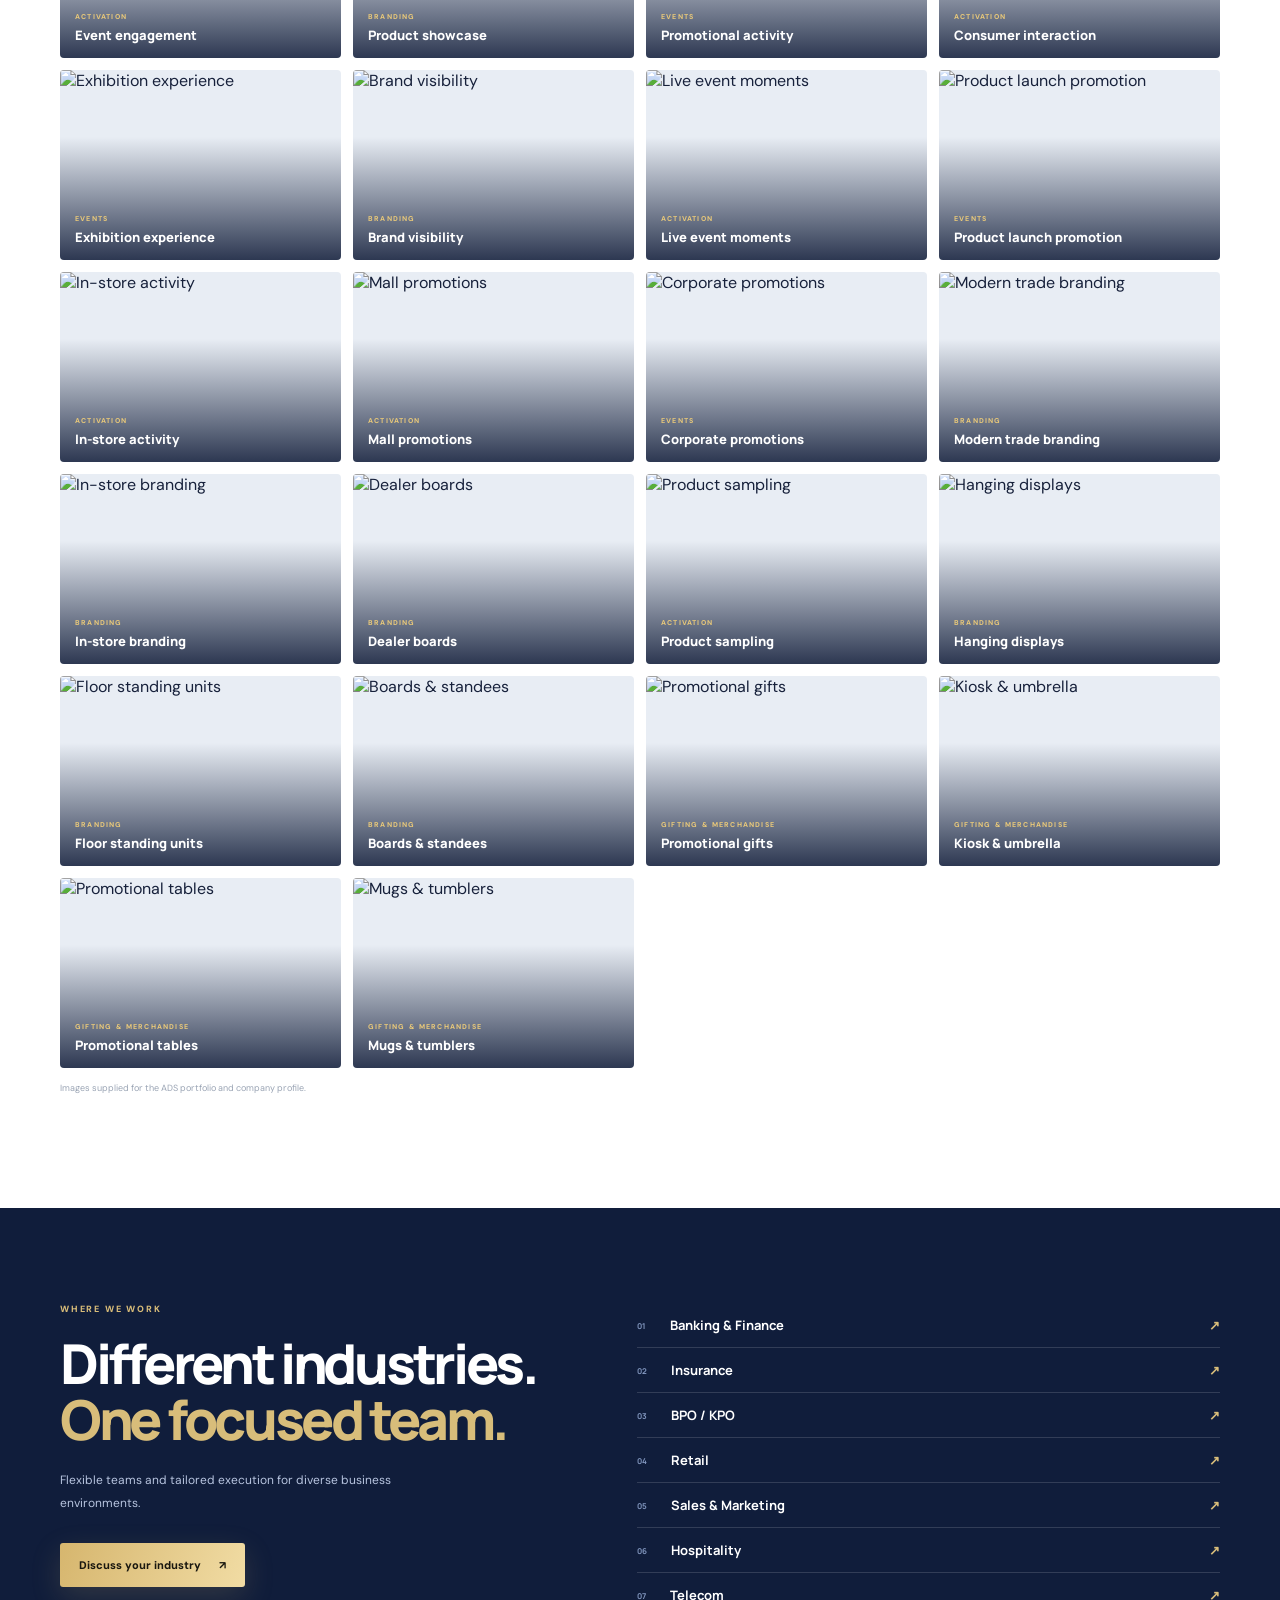
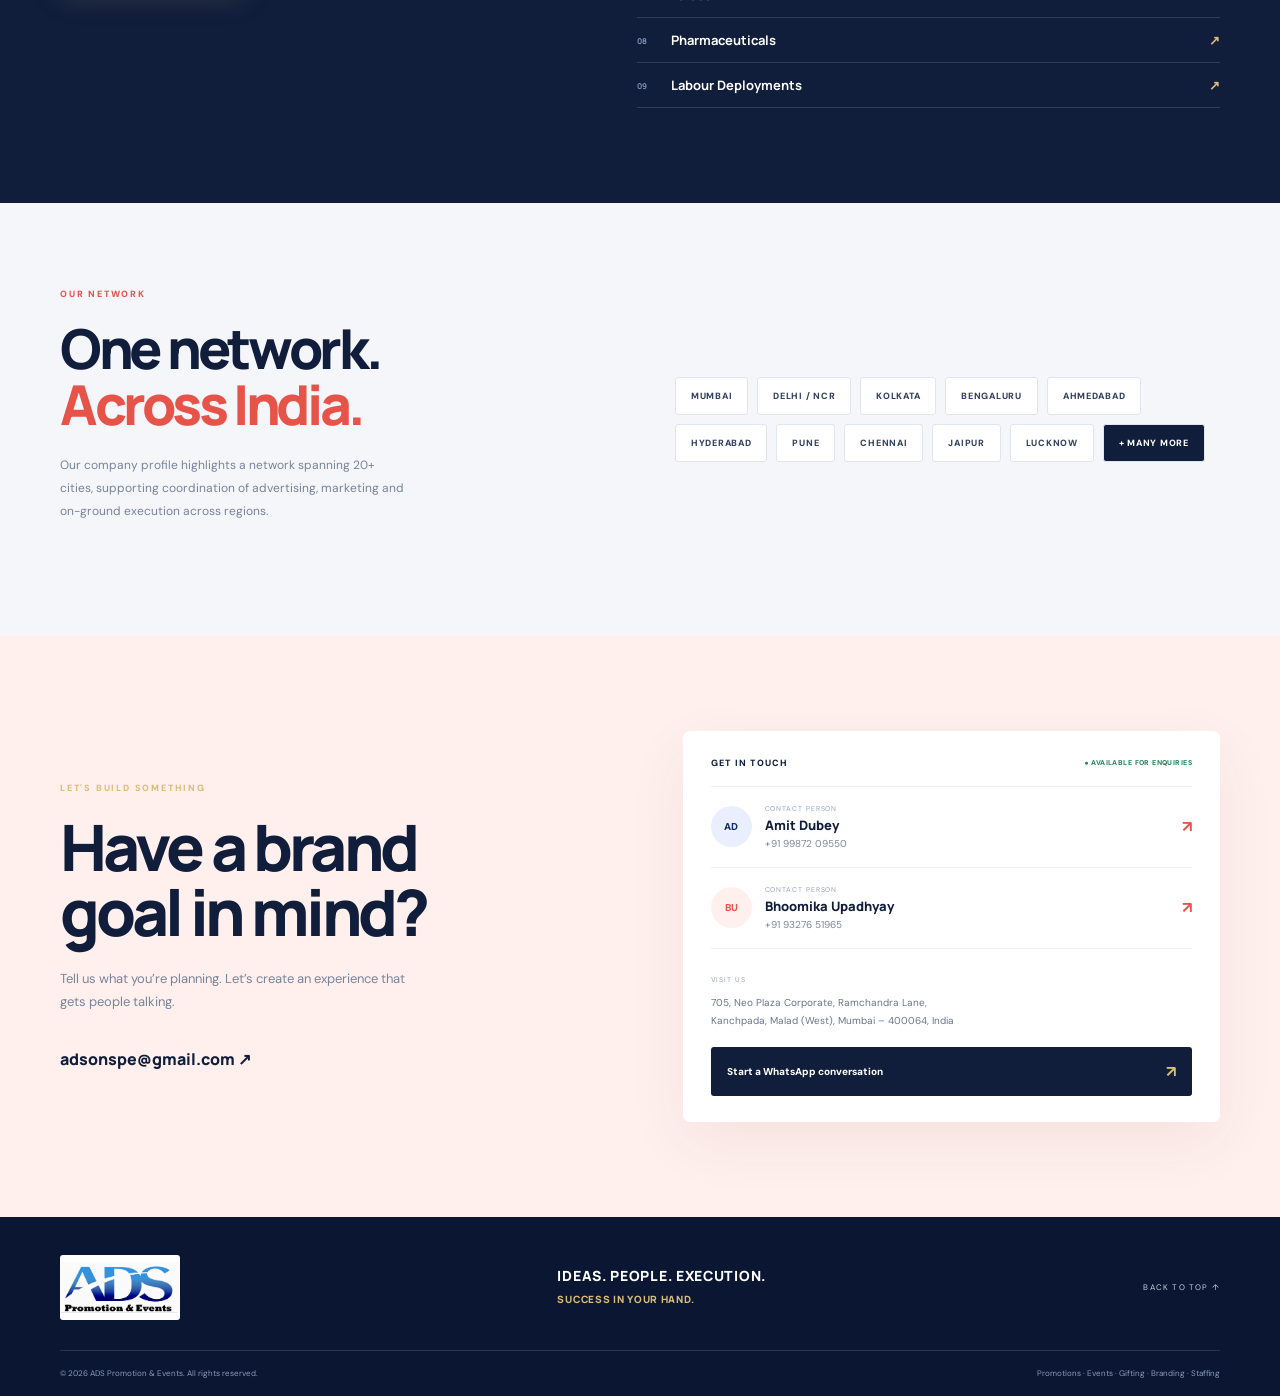
==== commit 1d565233: "Add files via upload" ====
--- a/index.html
+++ b/index.html
@@ -1,172 +1,16 @@
-<!DOCTYPE html>
-<html lang="en">
-<head>
-  <meta charset="UTF-8">
-  <meta name="viewport" content="width=device-width, initial-scale=1.0">
-  <meta name="description" content="ADS Promotion & Events delivers brand activations, promotions, corporate events, staffing, branding, fabrication and pan-India execution.">
-  <meta name="theme-color" content="#102b66">
-  <title>ADS Promotion & Events | Success In Your Hand</title>
-  <link rel="preconnect" href="https://fonts.googleapis.com">
-  <link rel="preconnect" href="https://fonts.gstatic.com" crossorigin>
-  <link href="https://fonts.googleapis.com/css2?family=DM+Sans:wght@400;500;600;700&family=Manrope:wght@400;500;600;700;800&display=swap" rel="stylesheet">
-  <link rel="stylesheet" href="style.css">
-</head>
-<body>
-  <div class="topline">
-    <div class="container top-inner">
-      <span>Pan-India brand activation & execution</span>
-      <div><a href="tel:+919987209550">Amit: +91 99872 09550</a><span class="top-sep">|</span><a href="tel:+919327651965">Bhoomika: +91 93276 51965</a></div>
-    </div>
-  </div>
-
-  <header class="header" id="top">
-    <div class="container nav-wrap">
-      <a class="brand" href="#top" aria-label="ADS Promotion and Events home">
-        <img src="assets/ads-logo.png" alt="ADS Promotion & Events logo">
-      </a>
-      <button class="menu-toggle" aria-label="Open navigation" aria-expanded="false"><span></span><span></span><span></span></button>
-      <nav class="nav">
-        <a href="#about">About</a>
-        <a href="#services">Services</a>
-        <a href="#industries">Industries</a>
-        <a href="#work">Our Work</a>
-        <a href="#network">Network</a>
-        <a class="nav-cta" href="#contact">Let's Talk <span>↗</span></a>
-      </nav>
-    </div>
-  </header>
-
-  <main>
-    <section class="hero">
-      <div class="hero-glow glow-one"></div><div class="hero-glow glow-two"></div>
-      <div class="container hero-grid">
-        <div class="hero-copy reveal">
-          <div class="eyebrow"><span class="eyebrow-dot"></span> PROMOTIONS · EVENTS · BRANDING</div>
-          <h1>Make your brand<br><span>impossible to ignore.</span></h1>
-          <p class="hero-text">We bring brands closer to people through impactful promotions, memorable events and on-ground experiences — delivered with quality across India.</p>
-          <div class="hero-actions">
-            <a class="btn btn-primary" href="#contact">Discuss your project <span>↗</span></a>
-            <a class="btn btn-ghost" href="#work"><span class="play">▶</span> Explore our work</a>
-          </div>
-          <div class="hero-proof"><div class="proof-avatars"><i>A</i><i>D</i><i>S</i></div><span>One partner. End-to-end execution.</span></div>
-        </div>
-        <div class="hero-art reveal">
-          <div class="art-orbit orbit-a"></div><div class="art-orbit orbit-b"></div>
-          <div class="hero-card card-main">
-            <div class="card-label">THE ADS APPROACH</div>
-            <div class="card-title">Ideas that<br><em>move people.</em></div>
-            <div class="card-bottom"><span>STRATEGY</span><b>→</b><span>EXECUTION</span><b>→</b><span>IMPACT</span></div>
-          </div>
-          <div class="float-card float-top"><span class="float-icon">✦</span><div><b>360°</b><small>Brand solutions</small></div></div>
-          <div class="float-card float-bottom"><span class="float-icon orange">◎</span><div><b>20+ cities</b><small>Pan-India network</small></div></div>
-          <div class="hero-stamp">SUCCESS<br>IN YOUR<br><strong>HAND.</strong></div>
-        </div>
-      </div>
-      <div class="hero-bottom container"><span>BUILT FOR BRANDS THAT WANT TO GROW</span><span class="scroll-line"></span><span>SCROLL TO EXPLORE ↓</span></div>
-    </section>
-
-    <section class="ticker" aria-label="Our capabilities"><div class="ticker-track">
-      <span>Brand Activations</span><b>✳</b><span>Corporate Events</span><b>✳</b><span>Modern Trade</span><b>✳</b><span>In-store Promotions</span><b>✳</b><span>Branding & Fabrication</span><b>✳</b><span>Brand Activations</span><b>✳</b><span>Corporate Events</span><b>✳</b><span>Modern Trade</span><b>✳</b>
-    </div></section>
-
-    <section class="section about-section" id="about">
-      <div class="container two-col">
-        <div class="section-intro reveal">
-          <div class="eyebrow dark-eyebrow">WHO WE ARE</div>
-          <h2>We turn brand<br>ambitions into <span>real-world impact.</span></h2>
-        </div>
-        <div class="about-copy reveal">
-          <p class="lead">ADS Promotion & Events is a 360-degree marketing and execution partner, delivering promotion, event, branding and staffing solutions for businesses across India.</p>
-          <p>With a pan-India network and an execution-focused team, we coordinate campaigns that connect brands with their audiences — from the first idea to the final on-ground detail.</p>
-          <a class="text-link" href="#services">Discover what we do <span>↗</span></a>
-        </div>
-      </div>
-      <div class="container value-grid">
-        <article class="value-card"><span class="value-number">01</span><div class="value-icon">✦</div><h3>Our Vision</h3><p>To develop brands along with ourselves, achieving quality results that can touch the sky limit.</p></article>
-        <article class="value-card featured"><span class="value-number">02</span><div class="value-icon">◈</div><h3>Our Mission</h3><p>To bring quality-oriented results through innovation and optimum utilisation of resources, meeting client expectations.</p></article>
-        <article class="value-card"><span class="value-number">03</span><div class="value-icon">◎</div><h3>Our Promise</h3><p>Reliable delivery, thoughtful execution and a commitment to quality at every touchpoint.</p></article>
-      </div>
-    </section>
-
-    <section class="section services-section" id="services">
-      <div class="container">
-        <div class="section-heading reveal"><div><div class="eyebrow">WHAT WE DO</div><h2>Everything your brand<br>needs to <span>show up.</span></h2></div><p>One connected team for ideas, people, production and execution — built around your campaign goals.</p></div>
-        <div class="services-grid">
-          <article class="service-card service-large reveal"><div class="service-top"><span>01 / ACTIVATION</span><span class="service-symbol">↗</span></div><div class="service-illustration ill-blue"><div class="ill-circle"></div><div class="ill-person">✦</div><div class="ill-caption">GET<br>NOTICED</div></div><h3>Promotions & Brand Activation</h3><p>On-ground experiences that spark attention, build awareness and bring customers closer to your brand.</p><div class="tag-row"><span>Modern Trade</span><span>Mall</span><span>Society</span><span>In-store</span></div></article>
-          <article class="service-card reveal"><div class="service-top"><span>02 / EXPERIENCES</span><span class="service-symbol">↗</span></div><div class="service-illustration ill-coral"><div class="stage-shape">EVENT<br><b>LIVE</b></div><div class="spark">✳</div></div><h3>Events & Product Launches</h3><p>Corporate, HR and product launch events designed to create memorable moments.</p><div class="tag-row"><span>Corporate</span><span>HR Events</span><span>Launches</span></div></article>
-          <article class="service-card reveal"><div class="service-top"><span>03 / VISIBILITY</span><span class="service-symbol">↗</span></div><div class="service-illustration ill-lilac"><div class="billboard">YOUR<br><b>BRAND</b></div><div class="billboard-base"></div></div><h3>Branding & Fabrication</h3><p>In-store branding, window displays, dealer boards, POS/POP production and installations.</p><div class="tag-row"><span>Retail Branding</span><span>POS / POP</span><span>Fabrication</span></div></article>
-          <article class="service-card reveal"><div class="service-top"><span>04 / PEOPLE</span><span class="service-symbol">↗</span></div><div class="service-illustration ill-yellow"><div class="people-icons">● ● ●<br>● ● ●</div><div class="people-caption">THE RIGHT<br>TEAM</div></div><h3>Staffing Solutions</h3><p>Recruitment, volume hiring, temporary and contract staffing, payroll support and executive search.</p><div class="tag-row"><span>Recruitment</span><span>Contract Staffing</span><span>Payroll</span></div></article>
-          <article class="service-card reveal"><div class="service-top"><span>05 / EXECUTION</span><span class="service-symbol">↗</span></div><div class="service-illustration ill-green"><div class="build-shape"><i></i><i></i><i></i></div><div class="build-caption">BUILT<br>TO LAST</div></div><h3>Civil, Labour & Renovation</h3><p>On-site civil work, labour deployment, ornamental work and renovation support.</p><div class="tag-row"><span>Civil Work</span><span>Labour</span><span>Renovation</span></div></article>
-          <article class="service-card reveal"><div class="service-top"><span>06 / MERCHANDISE</span><span class="service-symbol">↗</span></div><div class="service-illustration ill-dark"><div class="gift-box">ADS<span>✦</span></div><div class="gift-caption">MADE<br>FOR YOU</div></div><h3>Corporate Customisation</h3><p>Promotional gifts, mugs, tumblers, bags, kiosks, promo tables, standees and more.</p><div class="tag-row"><span>Promo Gifts</span><span>Print</span><span>Custom Merchandise</span></div></article>
-        </div>
-      </div>
-    </section>
-
-    <section class="section industries-section" id="industries">
-      <div class="container industries-layout">
-        <div class="industries-copy reveal"><div class="eyebrow">WHERE WE WORK</div><h2>Built for a range<br>of <span>industries.</span></h2><p>We bring flexible teams and tailored execution to diverse business environments.</p></div>
-        <div class="industry-list reveal">
-          <div><span>01</span> Banking & Finance <b>↗</b></div><div><span>02</span> Insurance <b>↗</b></div><div><span>03</span> BPO / KPO <b>↗</b></div><div><span>04</span> Retail <b>↗</b></div><div><span>05</span> Sales & Marketing <b>↗</b></div><div><span>06</span> Hospitality <b>↗</b></div><div><span>07</span> Telecom <b>↗</b></div><div><span>08</span> Pharmaceuticals <b>↗</b></div><div><span>09</span> Labour Deployments <b>↗</b></div>
-        </div>
-      </div>
-    </section>
-
-    <section class="section work-section" id="work">
-      <div class="container">
-        <div class="section-heading reveal"><div><div class="eyebrow">SELECTED WORK</div><h2>Work that makes<br>brands <span>stand out.</span></h2></div><p>A glimpse into the activations, branding and production capabilities featured in our company profile.</p></div>
-        <div class="work-filters reveal" role="group" aria-label="Filter portfolio">
-          <button class="filter active" data-filter="all">All work</button><button class="filter" data-filter="activation">Activations</button><button class="filter" data-filter="branding">Branding</button><button class="filter" data-filter="production">Production</button>
-        </div>
-        <div class="gallery">
-          <figure class="gallery-item tall reveal" data-category="activation"><img src="assets/product-launch.jpg" alt="Product launch promotion activity"><figcaption><span>ACTIVATIONS</span><b>Product Launch Promotion</b></figcaption></figure>
-          <figure class="gallery-item reveal" data-category="activation"><img src="assets/in-shop-activity.jpg" alt="In-shop brand activity"><figcaption><span>ACTIVATIONS</span><b>In-shop Activities</b></figcaption></figure>
-          <figure class="gallery-item reveal" data-category="activation"><img src="assets/mall-promotions.jpg" alt="Mall promotions"><figcaption><span>ACTIVATIONS</span><b>Mall Promotions</b></figcaption></figure>
-          <figure class="gallery-item wide reveal" data-category="branding"><img src="assets/modern-trade-branding.jpg" alt="Modern trade branding displays"><figcaption><span>BRANDING</span><b>Modern Trade Branding</b></figcaption></figure>
-          <figure class="gallery-item reveal" data-category="branding"><img src="assets/in-store-branding.jpg" alt="In-store branding"><figcaption><span>BRANDING</span><b>In-store Branding</b></figcaption></figure>
-          <figure class="gallery-item reveal" data-category="branding"><img src="assets/dealer-boards.jpg" alt="Dealer board branding"><figcaption><span>BRANDING</span><b>Dealer Boards</b></figcaption></figure>
-          <figure class="gallery-item reveal" data-category="production"><img src="assets/hanging-displays.jpg" alt="Hanging display production"><figcaption><span>PRODUCTION</span><b>Hanging Displays</b></figcaption></figure>
-          <figure class="gallery-item reveal" data-category="production"><img src="assets/floor-standing-units.jpg" alt="Floor standing display units"><figcaption><span>PRODUCTION</span><b>Floor Standing Units</b></figcaption></figure>
-          <figure class="gallery-item reveal" data-category="production"><img src="assets/boards-standees.jpg" alt="Boards and standees"><figcaption><span>PRODUCTION</span><b>Boards & Standees</b></figcaption></figure>
-          <figure class="gallery-item reveal" data-category="activation"><img src="assets/bertolli-sampling.jpg" alt="Bertolli sampling activity in Bangalore"><figcaption><span>ACTIVATIONS</span><b>Product Sampling</b></figcaption></figure>
-          <figure class="gallery-item reveal" data-category="production"><img src="assets/promo-tables.jpg" alt="Promotional tables"><figcaption><span>PRODUCTION</span><b>Promotional Tables</b></figcaption></figure>
-          <figure class="gallery-item reveal" data-category="production"><img src="assets/mugs-tumblers.jpg" alt="Custom mugs and tumblers"><figcaption><span>PRODUCTION</span><b>Mugs & Tumblers</b></figcaption></figure>
-        </div>
-        <p class="gallery-note">Project and capability images are taken from the supplied ADS company profile.</p>
-      </div>
-    </section>
-
-    <section class="network-section" id="network">
-      <div class="container network-inner">
-        <div class="network-copy reveal"><div class="eyebrow">OUR REACH</div><h2>Local insight.<br><span>Pan-India reach.</span></h2><p>Our company profile highlights a network spanning 20+ cities, helping coordinate advertising, marketing and execution across regions.</p><a href="#contact" class="btn btn-light">Plan a campaign <span>↗</span></a></div>
-        <div class="network-visual reveal"><div class="network-ring ring-1"></div><div class="network-ring ring-2"></div><div class="network-core"><span>ADS</span><small>ONE NETWORK<br>ONE PARTNER</small></div><div class="network-point p1">MUMBAI</div><div class="network-point p2">DELHI / NCR</div><div class="network-point p3">KOLKATA</div><div class="network-point p4">BENGALURU</div><div class="network-point p5">HYDERABAD</div><div class="network-point p6">AHMEDABAD</div></div>
-      </div>
-    </section>
-
-    <section class="section clients-section">
-      <div class="container clients-inner"><div><div class="eyebrow">TRUSTED EXPERIENCE</div><h2>Experience across<br><span>leading brands.</span></h2></div><p>The supplied company profile showcases experience and client associations including DHL, Blue Dart, Amul, Tata 1mg, ICICI Bank, Mahindra Finance, MediBuddy and others.</p></div>
-      <div class="client-strip"><span>DHL</span><span>BLUE DART</span><span>Amul</span><span>TATA 1mg</span><span>ICICI BANK</span><span>Mahindra Finance</span><span>MediBuddy</span></div>
-      <div class="container client-disclaimer">Client names are shown as featured in the supplied company profile.</div>
-    </section>
-
-    <section class="contact-section" id="contact">
-      <div class="container contact-layout">
-        <div class="contact-copy reveal"><div class="eyebrow">LET'S MAKE IT HAPPEN</div><h2>Have a brand<br>goal in mind?</h2><p>Tell us what you’re planning. Let’s create something that gets people talking.</p><div class="contact-email"><span>EMAIL US</span><a href="mailto:adsonspe@gmail.com">adsonspe@gmail.com ↗</a></div></div>
-        <div class="contact-panel reveal">
-          <div class="contact-panel-head"><span>GET IN TOUCH</span><span class="status-dot">● AVAILABLE FOR ENQUIRIES</span></div>
-          <a class="contact-person" href="tel:+919987209550"><div class="person-icon">AD</div><div><small>CONTACT PERSON</small><b>Amit Dubey</b><span>+91 99872 09550</span></div><strong>↗</strong></a>
-          <a class="contact-person" href="tel:+919327651965"><div class="person-icon coral-person">BU</div><div><small>CONTACT PERSON</small><b>Bhoomika Upadhyay</b><span>+91 93276 51965</span></div><strong>↗</strong></a>
-          <div class="address-block"><small>VISIT US</small><p>705, Neo Plaza Corporate,<br>Ramchandra Lane, Kanchpada,<br>Malad (West), Mumbai – 400064, India</p></div>
-          <a class="whatsapp-link" href="https://wa.me/919987209550?text=Hello%20ADS%20Promotion%20%26%20Events%2C%20I%20would%20like%20to%20discuss%20a%20project." target="_blank" rel="noopener">Chat with us on WhatsApp <span>↗</span></a>
-        </div>
-      </div>
-    </section>
-  </main>
-
-  <footer class="footer">
-    <div class="container footer-main"><a class="footer-brand" href="#top"><img src="assets/ads-logo.png" alt="ADS Promotion & Events"></a><p>Ideas. People. Execution.<br><span>Success In Your Hand.</span></p><a class="back-top" href="#top">BACK TO TOP ↑</a></div>
-    <div class="container footer-bottom"><span>© <span id="year"></span> ADS Promotion & Events. All rights reserved.</span><span>Promotions · Events · Branding · Staffing</span></div>
-  </footer>
-  <a class="floating-whatsapp" href="https://wa.me/919987209550?text=Hello%20ADS%20Promotion%20%26%20Events" target="_blank" rel="noopener" aria-label="Chat on WhatsApp">✆</a>
-  <script src="script.js"></script>
-</body>
-</html>+<!doctype html>
+<html lang="en"><head><meta charset="utf-8"><meta name="viewport" content="width=device-width,initial-scale=1"><meta name="theme-color" content="#101d3b"><meta name="description" content="ADS Promotion & Events — brand activations, corporate events, gifting, staffing, retail branding and pan-India execution."><title>ADS Promotion & Events | Ideas Into Impact</title><link rel="preconnect" href="https://fonts.googleapis.com"><link rel="preconnect" href="https://fonts.gstatic.com" crossorigin><link href="https://fonts.googleapis.com/css2?family=DM+Sans:wght@400;500;600;700&family=Manrope:wght@400;500;600;700;800&display=swap" rel="stylesheet"><link rel="stylesheet" href="style.css"></head>
+<body><div class="announcement"><div class="wrap announce-inner"><span>360° BRAND ACTIVATION & EVENT EXECUTION</span><div><a href="tel:+919987209550">Amit: +91 99872 09550</a><i></i><a href="tel:+919327651965">Bhoomika: +91 93276 51965</a></div></div></div>
+<header class="header"><div class="wrap nav-wrap"><a class="logo" href="#home"><img src="assets/ads-logo.png" alt="ADS Promotion and Events"></a><button class="menu" aria-label="Toggle menu"><span></span><span></span><span></span></button><nav class="nav"><a href="#about">About</a><a href="#services">Services</a><a href="#gifting">Gifting</a><a href="#work">Our Work</a><a href="#reach">Our Reach</a><a class="nav-btn" href="#contact">Let's Talk <b>↗</b></a></nav></div></header>
+<main><section class="hero" id="home"><div class="hero-grid wrap"><div class="hero-content"><div class="eyebrow"><span></span> IDEAS · PEOPLE · EXECUTION</div><h1>Make every<br>brand moment<br><em>count.</em></h1><p>From high-energy activations to thoughtful corporate gifting, we create experiences that bring brands closer to people — across India.</p><div class="hero-cta"><a class="btn btn-red" href="#contact">Plan your next campaign <b>↗</b></a><a class="btn btn-text" href="#work">Explore our work <span>↓</span></a></div><div class="hero-stats"><div><strong>360°</strong><small>Integrated solutions</small></div><div><strong>20+</strong><small>Cities in our network*</small></div><div><strong>1</strong><small>Execution partner</small></div></div><small class="asterisk">*As stated in the company profile.</small></div><div class="hero-visual"><div class="hero-photo photo-one"><img src="assets/event-01.webp" alt="ADS on-ground event activation"></div><div class="hero-photo photo-two"><img src="assets/event-06.webp" alt="ADS promotional event"></div><div class="hero-orbit"></div><div class="hero-tag"><span>ADS</span><small>SUCCESS IN<br>YOUR HAND</small></div><div class="hero-note">WE CREATE<br><b>CONNECTIONS.</b></div></div></div><div class="hero-foot wrap"><span>BUILT FOR BRANDS THAT WANT TO GROW</span><span class="foot-line"></span><a href="#about">SCROLL TO EXPLORE ↓</a></div></section>
+<div class="ticker"><div class="ticker-track"><span>BRAND ACTIVATIONS</span>✳<span>CORPORATE EVENTS</span>✳<span>CORPORATE GIFTING</span>✳<span>RETAIL BRANDING</span>✳<span>STAFFING SOLUTIONS</span>✳<span>BRAND ACTIVATIONS</span>✳<span>CORPORATE EVENTS</span>✳<span>CORPORATE GIFTING</span>✳</div></div>
+<section class="section about" id="about"><div class="wrap"><div class="section-head split"><div><div class="eyebrow dark">WHO WE ARE</div><h2>We turn brand<br>ambitions into <em>impact.</em></h2></div><div class="intro-copy"><p class="lead">ADS Promotion & Events is a 360-degree marketing and execution partner helping businesses connect with audiences through promotions, events, branding and people solutions.</p><p>With a pan-India coordination network and an execution-focused approach, we bring ideas to life — from planning and production to on-ground delivery.</p><a class="under-link" href="#services">Explore our capabilities <b>↗</b></a></div></div><div class="values"><article><small>01 / OUR VISION</small><div class="value-icon">✳</div><h3>Grow together.</h3><p>To develop brands along with ourselves, achieving quality results that can touch the sky limit.</p></article><article class="value-feature"><small>02 / OUR MISSION</small><div class="value-icon">◈</div><h3>Quality in every detail.</h3><p>To bring quality-oriented results through innovation and optimum utilisation of resources, meeting client expectations.</p></article><article><small>03 / OUR PROMISE</small><div class="value-icon">◎</div><h3>Execution you can trust.</h3><p>Reliable delivery, thoughtful coordination and a commitment to quality at every touchpoint.</p></article></div></div></section>
+<section class="section services" id="services"><div class="wrap"><div class="section-head"><div><div class="eyebrow">WHAT WE DO</div><h2>One partner.<br><em>Many possibilities.</em></h2></div><p>Connected services for every stage of your brand journey — strategy, people, production and execution.</p></div><div class="service-grid"><article class="service-card service-feature"><div class="service-number">01 / ACTIVATION <b>↗</b></div><div class="service-art art-activation"><div class="orbit"></div><span>MAKE<br>NOISE.</span><i>✳</i></div><h3>Promotions & Brand Activation</h3><p>On-ground experiences that spark attention, build awareness and bring customers closer to your brand.</p><div class="chips"><span>Modern trade</span><span>Mall</span><span>Society</span><span>In-store</span></div></article><article class="service-card"><div class="service-number">02 / EXPERIENCES <b>↗</b></div><div class="service-art art-event"><div class="event-box">EVENT<br><strong>LIVE</strong></div><i>✦</i></div><h3>Events & Product Launches</h3><p>Corporate, HR and product launch events designed to create memorable moments.</p><div class="chips"><span>Corporate</span><span>HR events</span><span>Launches</span></div></article><article class="service-card"><div class="service-number">03 / VISIBILITY <b>↗</b></div><div class="service-art art-brand"><div class="billboard">YOUR<br><b>BRAND</b></div></div><h3>Branding & Fabrication</h3><p>In-store branding, window displays, dealer boards, POS/POP production and installations.</p><div class="chips"><span>Retail branding</span><span>POS / POP</span><span>Fabrication</span></div></article><article class="service-card"><div class="service-number">04 / PEOPLE <b>↗</b></div><div class="service-art art-staff"><div class="people">● ● ●<br>● ● ●</div><b>THE RIGHT<br>TEAM</b></div><h3>Staffing Solutions</h3><p>Recruitment, volume hiring, temporary and contract staffing, payroll support and executive search.</p><div class="chips"><span>Recruitment</span><span>Contract staffing</span><span>Payroll</span></div></article><article class="service-card"><div class="service-number">05 / EXECUTION <b>↗</b></div><div class="service-art art-civil"><div class="blocks"><i></i><i></i><i></i></div><b>BUILT<br>TO LAST</b></div><h3>Civil, Labour & Renovation</h3><p>On-site civil work, labour deployment, ornamental work and renovation support.</p><div class="chips"><span>Civil work</span><span>Labour</span><span>Renovation</span></div></article><article class="service-card"><div class="service-number">06 / CUSTOMISATION <b>↗</b></div><div class="service-art art-custom"><div class="custom-box">ADS<sup>✦</sup></div><b>MADE<br>FOR YOU</b></div><h3>Corporate Customisation</h3><p>Promotional gifts, mugs, tumblers, bags, kiosks, promo tables, standees and customised merchandise.</p><div class="chips"><span>Promo gifts</span><span>Print</span><span>Merchandise</span></div></article></div></div></section>
+<section class="gift-section" id="gifting"><div class="gift-glow"></div><div class="wrap gift-layout"><div class="gift-copy"><div class="eyebrow gold"><span></span> THE ART OF GIVING</div><div class="gift-kicker">A LITTLE THOUGHT.<br>A LASTING IMPRESSION.</div><h2>Gifting that<br>feels <em>personal.</em></h2><p>Make every thank-you, celebration and brand interaction memorable with thoughtfully curated corporate gifts and customised merchandise.</p><div class="gift-points"><span>✦ Employee welcome kits</span><span>✦ Festive & celebration hampers</span><span>✦ Client appreciation gifts</span><span>✦ Branded merchandise & giveaways</span></div><a class="btn btn-gold" href="https://wa.me/919987209550?text=Hello%20ADS%2C%20I%20would%20like%20to%20enquire%20about%20corporate%20gifting." target="_blank" rel="noopener">Enquire about gifting <b>↗</b></a><small class="gift-note">Customisation options can be discussed based on your requirements.</small></div><div class="gift-showcase"><div class="gift-image gift-main"><img src="assets/profile-gifts.jpg" alt="Promotional gift and merchandise examples from ADS profile"><span>THOUGHTFULLY<br>CURATED</span></div><div class="gift-image gift-small"><img src="assets/profile-mugs.jpg" alt="Custom mugs and tumblers"><span>BRANDED<br>MERCHANDISE</span></div><div class="gift-seal">THE<br><b>GIFT</b><br>EDIT</div><div class="gift-caption">CORPORATE GIFTING / ADS</div></div></div></section>
+<section class="gift-categories"><div class="wrap gift-cat-grid"><div><small>01</small><b>Festive Hampers</b><span>Celebrate milestones and special occasions.</span></div><div><small>02</small><b>Employee Gifting</b><span>Welcome kits and team appreciation.</span></div><div><small>03</small><b>Client Gifting</b><span>Thoughtful gestures that build relationships.</span></div><div><small>04</small><b>Branded Merchandise</b><span>Mugs, tumblers, bags and promotional gifts.</span></div></div></section>
+<section class="section work" id="work"><div class="wrap"><div class="section-head"><div><div class="eyebrow">SELECTED EXPERIENCES</div><h2>Real work.<br><em>Real connections.</em></h2></div><p>A look at ADS event, promotion, retail and production activities. Select a category to explore.</p></div><div class="filters"><button class="active" data-filter="all">All work</button><button data-filter="activation">Activations</button><button data-filter="events">Events</button><button data-filter="branding">Branding</button><button data-filter="gifting">Gifting & merchandise</button></div><div class="gallery" id="gallery"></div><p class="gallery-foot">Images supplied for the ADS portfolio and company profile.</p></div></section>
+<section class="industries"><div class="wrap industries-layout"><div><div class="eyebrow gold">WHERE WE WORK</div><h2>Different industries.<br><em>One focused team.</em></h2><p>Flexible teams and tailored execution for diverse business environments.</p><a class="btn btn-gold" href="#contact">Discuss your industry <b>↗</b></a></div><div class="industry-list"><div><small>01</small>Banking & Finance <b>↗</b></div><div><small>02</small>Insurance <b>↗</b></div><div><small>03</small>BPO / KPO <b>↗</b></div><div><small>04</small>Retail <b>↗</b></div><div><small>05</small>Sales & Marketing <b>↗</b></div><div><small>06</small>Hospitality <b>↗</b></div><div><small>07</small>Telecom <b>↗</b></div><div><small>08</small>Pharmaceuticals <b>↗</b></div><div><small>09</small>Labour Deployments <b>↗</b></div></div></div></section>
+<section class="reach" id="reach"><div class="wrap reach-layout"><div><div class="eyebrow">OUR NETWORK</div><h2>One network.<br><em>Across India.</em></h2><p>Our company profile highlights a network spanning 20+ cities, supporting coordination of advertising, marketing and on-ground execution across regions.</p></div><div class="city-cloud"><span>MUMBAI</span><span>DELHI / NCR</span><span>KOLKATA</span><span>BENGALURU</span><span>AHMEDABAD</span><span>HYDERABAD</span><span>PUNE</span><span>CHENNAI</span><span>JAIPUR</span><span>LUCKNOW</span><span>+ MANY MORE</span></div></div></section>
+<section class="contact" id="contact"><div class="wrap contact-layout"><div class="contact-copy"><div class="eyebrow gold">LET'S BUILD SOMETHING</div><h2>Have a brand<br>goal in mind?</h2><p>Tell us what you’re planning. Let’s create an experience that gets people talking.</p><a class="contact-email" href="mailto:adsonspe@gmail.com">adsonspe@gmail.com ↗</a></div><div class="contact-card"><div class="contact-head"><span>GET IN TOUCH</span><small>● AVAILABLE FOR ENQUIRIES</small></div><a class="person" href="tel:+919987209550"><i>AD</i><div><small>CONTACT PERSON</small><b>Amit Dubey</b><span>+91 99872 09550</span></div><strong>↗</strong></a><a class="person" href="tel:+919327651965"><i class="coral">BU</i><div><small>CONTACT PERSON</small><b>Bhoomika Upadhyay</b><span>+91 93276 51965</span></div><strong>↗</strong></a><div class="address"><small>VISIT US</small><p>705, Neo Plaza Corporate, Ramchandra Lane,<br>Kanchpada, Malad (West), Mumbai – 400064, India</p></div><a class="whatsapp" href="https://wa.me/919987209550?text=Hello%20ADS%20Promotion%20%26%20Events%2C%20I%20would%20like%20to%20discuss%20a%20project." target="_blank" rel="noopener">Start a WhatsApp conversation <b>↗</b></a></div></div></section></main>
+<footer><div class="wrap footer-main"><a class="footer-logo" href="#home"><img src="assets/ads-logo.png" alt="ADS Promotion & Events"></a><div class="footer-tag">IDEAS. PEOPLE. EXECUTION.<br><em>SUCCESS IN YOUR HAND.</em></div><a href="#home" class="top-link">BACK TO TOP ↑</a></div><div class="wrap footer-bottom"><span>© <span id="year"></span> ADS Promotion & Events. All rights reserved.</span><span>Promotions · Events · Gifting · Branding · Staffing</span></div></footer>
+<a class="float-wa" href="https://wa.me/919987209550?text=Hello%20ADS%20Promotion%20%26%20Events" target="_blank" rel="noopener" aria-label="WhatsApp">✆</a><div class="lightbox" id="lightbox"><button class="lightbox-close" aria-label="Close">×</button><button class="lightbox-prev" aria-label="Previous">‹</button><img alt="Portfolio image preview"><button class="lightbox-next" aria-label="Next">›</button><p></p></div><script src="script.js"></script></body></html>
--- a/style.css
+++ b/style.css
@@ -1,4 +1,5 @@
-*{box-sizing:border-box}html{scroll-behavior:smooth;scroll-padding-top:95px}body{margin:0;font-family:"DM Sans",sans-serif;color:#17213a;background:#fff;overflow-x:hidden}a{color:inherit;text-decoration:none}.container{width:min(1160px,calc(100% - 48px));margin:auto}.topline{background:#102b66;color:#dce6ff;font-size:11px;letter-spacing:.03em}.top-inner{min-height:36px;display:flex;justify-content:space-between;align-items:center;gap:16px}.top-inner a{color:#fff}.top-sep{margin:0 12px;color:#8094c5}.header{height:82px;background:#fff;position:sticky;top:0;z-index:20;border-bottom:1px solid #edf0f6}.nav-wrap{height:100%;display:flex;align-items:center;justify-content:space-between}.brand{width:130px;height:68px;display:flex;align-items:center;overflow:hidden}.brand img{width:100%;height:100%;object-fit:contain}.nav{display:flex;align-items:center;gap:34px;font-size:13px;font-weight:700;color:#293550}.nav>a:not(.nav-cta):hover{color:#ed5148}.nav-cta{background:#102b66;color:#fff;padding:13px 19px;border-radius:5px}.nav-cta span,.btn span{margin-left:15px}.menu-toggle{display:none;background:none;border:0}.hero{position:relative;overflow:hidden;background:linear-gradient(118deg,#f6f8ff 0%,#edf2ff 50%,#fff2ef 100%);min-height:620px;padding:90px 0 30px}.hero:before{content:"";position:absolute;width:620px;height:620px;border:1px solid rgba(16,43,102,.09);border-radius:50%;right:-100px;top:-220px}.hero:after{content:"";position:absolute;width:450px;height:450px;border:1px solid rgba(237,81,72,.13);border-radius:50%;right:-15px;top:-135px}.hero-grid{display:grid;grid-template-columns:1.02fr .98fr;align-items:center;gap:50px;position:relative;z-index:2}.eyebrow{font-size:10px;font-weight:800;letter-spacing:.19em;color:#ed5148;margin-bottom:20px}.eyebrow-dot{display:inline-block;width:7px;height:7px;background:#ed5148;border-radius:50%;margin-right:8px}.hero h1,.section h2,.network-section h2,.contact-section h2{font-family:Manrope,sans-serif;font-weight:800;letter-spacing:-.055em;line-height:1.08;margin:0}.hero h1{font-size:clamp(44px,5.4vw,68px);color:#102b66}.hero h1 span,.section h2 span,.network-section h2 span{color:#ed5148}.hero-text{max-width:510px;color:#64708a;line-height:1.85;font-size:15px;margin:25px 0 28px}.hero-actions{display:flex;align-items:center;gap:14px;flex-wrap:wrap}.btn{display:inline-flex;align-items:center;justify-content:center;padding:15px 20px;border-radius:5px;font-size:12px;font-weight:800;transition:.25s}.btn-primary{background:#ed5148;color:white;box-shadow:0 10px 24px #ed51482b}.btn-primary:hover{transform:translateY(-3px);background:#d94139}.btn-ghost{color:#102b66}.btn-ghost:hover{color:#ed5148}.play{font-size:10px;border:1px solid #c5cde0;width:28px;height:28px;display:grid;place-items:center;border-radius:50%;margin-right:9px}.hero-proof{display:flex;align-items:center;gap:12px;margin-top:46px;color:#7c879c;font-size:11px}.proof-avatars{display:flex}.proof-avatars i{font-style:normal;width:27px;height:27px;border-radius:50%;display:grid;place-items:center;background:#102b66;color:white;border:2px solid #f3f5ff;font-size:9px;margin-right:-6px}.proof-avatars i:nth-child(2){background:#ed5148}.proof-avatars i:nth-child(3){background:#e9ad43}.hero-art{height:420px;position:relative;display:grid;place-items:center}.hero-card{width:min(390px,90%);height:310px;background:linear-gradient(145deg,#102b66,#1d4c9b);border-radius:14px;box-shadow:0 30px 70px #102b6638;position:relative;padding:36px;color:white;transform:rotate(-5deg);overflow:hidden}.hero-card:after{content:"";position:absolute;width:260px;height:260px;border:1px solid #ffffff24;border-radius:50%;right:-75px;top:-80px;box-shadow:0 0 0 28px #ffffff09,0 0 0 58px #ffffff07}.card-label{font-size:9px;letter-spacing:.2em;color:#a9c1f4}.card-title{font-family:Manrope;font-weight:800;font-size:43px;line-height:1.08;letter-spacing:-.05em;margin-top:58px;position:relative;z-index:1}.card-title em{font-style:normal;color:#ff766c}.card-bottom{position:absolute;bottom:27px;left:36px;right:36px;display:flex;justify-content:space-between;align-items:center;font-size:8px;letter-spacing:.12em;color:#c2d2f2}.card-bottom b{color:#ff766c}.art-orbit{position:absolute;border:1px solid #ed51484a;border-radius:50%;transform:rotate(-28deg)}.orbit-a{width:450px;height:250px}.orbit-b{width:490px;height:290px;transform:rotate(40deg);border-color:#102b6624}.float-card{position:absolute;display:flex;align-items:center;gap:12px;background:white;border-radius:9px;padding:13px 17px;box-shadow:0 14px 40px #1c32651b}.float-card b{display:block;color:#102b66;font-size:16px}.float-card small{font-size:9px;color:#8993a8}.float-icon{width:35px;height:35px;border-radius:8px;background:#e9efff;color:#244d9a;display:grid;place-items:center;font-size:21px}.float-icon.orange{background:#fff0ed;color:#ed5148}.float-top{top:25px;right:5px}.float-bottom{bottom:20px;left:0}.hero-stamp{position:absolute;right:3px;bottom:12px;font-size:9px;font-weight:800;letter-spacing:.18em;color:#ed5148;line-height:1.5;transform:rotate(8deg)}.hero-stamp strong{color:#102b66}.hero-bottom{display:flex;align-items:center;gap:14px;margin-top:65px;color:#9aa4b8;font-size:8px;letter-spacing:.16em;position:relative;z-index:2}.scroll-line{height:1px;width:60px;background:#c5ccdc}.ticker{overflow:hidden;background:#102b66;color:white;padding:19px 0}.ticker-track{display:flex;align-items:center;justify-content:space-around;gap:38px;white-space:nowrap;min-width:900px;font-family:Manrope;font-size:12px;font-weight:700;letter-spacing:.06em}.ticker b{color:#ed655c;font-size:17px}.section{padding:110px 0}.two-col{display:grid;grid-template-columns:1fr 1fr;gap:90px;align-items:start}.dark-eyebrow{color:#ed5148}.section h2,.network-section h2{font-size:clamp(35px,4vw,49px);color:#102b66}.about-copy{padding-top:35px}.about-copy p{color:#748097;font-size:14px;line-height:1.9;margin:0 0 16px}.about-copy .lead{font-size:18px;line-height:1.65;color:#293754;font-weight:600}.text-link{display:inline-block;margin-top:17px;color:#ed5148;font-weight:800;font-size:12px}.text-link span{margin-left:15px}.value-grid{display:grid;grid-template-columns:repeat(3,1fr);gap:18px;margin-top:75px}.value-card{padding:28px 30px;border:1px solid #e9edf5;border-radius:8px;min-height:225px;position:relative;overflow:hidden}.value-card.featured{background:#102b66;color:white;border-color:#102b66}.value-number{position:absolute;right:25px;top:23px;color:#aab3c6;font-size:10px}.featured .value-number{color:#8097c5}.value-icon{font-size:25px;color:#ed5148;margin-bottom:22px}.value-card h3{font-family:Manrope;font-size:17px;margin:0 0 10px;color:#102b66}.featured h3{color:white}.value-card p{font-size:12px;line-height:1.8;color:#7c879a;margin:0}.featured p{color:#c5d1e9}.services-section{background:#f6f8fc}.section-heading{display:flex;justify-content:space-between;align-items:end;gap:35px;margin-bottom:48px}.section-heading>p{max-width:350px;color:#7b879d;font-size:13px;line-height:1.8;margin:0 0 5px}.services-grid{display:grid;grid-template-columns:repeat(3,1fr);gap:18px}.service-card{background:white;border:1px solid #e9edf4;border-radius:8px;padding:22px;transition:.3s;overflow:hidden}.service-card:hover{transform:translateY(-6px);box-shadow:0 18px 40px #102b6612}.service-large{grid-row:span 1}.service-top{display:flex;justify-content:space-between;color:#a0a9ba;font-size:9px;font-weight:800;letter-spacing:.12em}.service-symbol{font-size:18px;color:#ed5148}.service-illustration{height:150px;border-radius:5px;margin:19px 0 22px;position:relative;overflow:hidden;display:grid;place-items:center}.ill-blue{background:#e8efff}.ill-circle{width:180px;height:180px;border:1px solid #9eb4e5;border-radius:50%;position:absolute;left:15px;top:-60px;box-shadow:0 0 0 25px #ffffff30,0 0 0 50px #ffffff30}.ill-person{position:absolute;right:45px;top:20px;font-size:80px;color:#ed5148}.ill-caption{position:absolute;left:25px;bottom:20px;font-family:Manrope;font-size:21px;font-weight:800;line-height:1;color:#102b66}.ill-coral{background:#fff0ed}.stage-shape{background:#ed5148;color:#fff;padding:25px 35px;transform:rotate(-7deg);font-family:Manrope;font-size:18px;box-shadow:12px 12px 0 #f9c4bf}.stage-shape b{font-size:30px}.spark{position:absolute;right:35px;top:20px;color:#102b66;font-size:36px}.ill-lilac{background:#f0edff}.billboard{width:125px;height:82px;background:#102b66;color:white;display:grid;place-content:center;text-align:center;font-size:12px;transform:skew(-8deg);box-shadow:10px 9px 0 #c5b9f6}.billboard b{font-size:20px;color:#ff766c}.billboard-base{position:absolute;width:8px;height:35px;background:#102b66;bottom:8px}.ill-yellow{background:#fff7df}.people-icons{font-size:30px;line-height:1.4;color:#ed5148;letter-spacing:7px}.people-caption{position:absolute;right:25px;bottom:22px;font-family:Manrope;font-size:16px;font-weight:800;color:#102b66}.ill-green{background:#e8f5ef}.build-shape{display:flex;gap:7px;align-items:end;height:85px}.build-shape i{display:block;width:33px;background:#24785e;border-radius:4px 4px 0 0}.build-shape i:nth-child(1){height:50px}.build-shape i:nth-child(2){height:85px;background:#ed5148}.build-shape i:nth-child(3){height:65px}.build-caption{position:absolute;right:25px;bottom:22px;font-family:Manrope;font-weight:800;font-size:17px;color:#174c3c}.ill-dark{background:#15284d}.gift-box{width:85px;height:78px;background:#ed5148;display:grid;place-items:center;color:white;font-family:Manrope;font-weight:800;position:relative;box-shadow:12px 10px 0 #ed51484a}.gift-box:before{content:"";position:absolute;width:15px;height:78px;background:#ffb2a9;left:35px}.gift-box span{position:absolute;top:-23px;font-size:25px;color:#ffb2a9}.gift-caption{position:absolute;right:25px;bottom:22px;font-family:Manrope;font-weight:800;color:white;font-size:16px}.service-card h3{font-family:Manrope;color:#102b66;font-size:17px;margin:0 0 10px}.service-card p{font-size:12px;line-height:1.8;color:#7a859a;margin:0 0 17px}.tag-row{display:flex;gap:6px;flex-wrap:wrap}.tag-row span{font-size:9px;color:#62708a;background:#f2f5fa;padding:6px 8px;border-radius:3px}.industries-section{background:#102b66;color:white}.industries-layout{display:grid;grid-template-columns:.85fr 1.15fr;gap:100px}.industries-copy{position:sticky;top:130px;align-self:start}.industries-copy h2{color:white}.industries-copy h2 span{color:#ff766c}.industries-copy p{color:#b7c5e2;font-size:13px;line-height:1.8;max-width:300px;margin-top:22px}.industry-list>div{display:flex;align-items:center;border-bottom:1px solid #ffffff24;padding:16px 0;font-family:Manrope;font-weight:700;font-size:15px}.industry-list>div span{color:#8197c3;font-size:9px;margin-right:28px}.industry-list>div b{margin-left:auto;color:#ff766c;font-size:18px}.work-section{background:#fff}.work-filters{display:flex;gap:8px;margin:-12px 0 27px}.filter{border:1px solid #e5e9f1;background:white;color:#6e7a91;padding:9px 15px;border-radius:30px;font:700 10px "DM Sans";cursor:pointer}.filter.active,.filter:hover{background:#102b66;color:white;border-color:#102b66}.gallery{display:grid;grid-template-columns:repeat(4,1fr);grid-auto-rows:190px;gap:14px}.gallery-item{margin:0;position:relative;overflow:hidden;border-radius:6px;background:#e9edf5}.gallery-item.tall{grid-row:span 2}.gallery-item.wide{grid-column:span 2}.gallery-item img{width:100%;height:100%;object-fit:cover;transition:transform .5s;filter:saturate(.88)}.gallery-item:hover img{transform:scale(1.06)}.gallery-item:after{content:"";position:absolute;inset:35% 0 0;background:linear-gradient(transparent,#0a1734c9)}.gallery-item figcaption{position:absolute;z-index:1;bottom:17px;left:17px;color:white;display:grid;gap:5px}.gallery-item figcaption span{font-size:8px;letter-spacing:.16em;color:#ff9a91;font-weight:800}.gallery-item figcaption b{font-family:Manrope;font-size:14px}.gallery-note{font-size:10px;color:#9aa3b3;margin-top:15px}.network-section{background:#f4f6fb;padding:100px 0;overflow:hidden}.network-inner{display:grid;grid-template-columns:1fr 1fr;align-items:center;gap:40px}.network-copy p{color:#77839a;line-height:1.8;font-size:13px;max-width:380px;margin:22px 0 27px}.btn-light{background:#102b66;color:white}.network-visual{height:390px;position:relative;display:grid;place-items:center}.network-ring{position:absolute;border:1px solid #cbd4e8;border-radius:50%}.ring-1{width:280px;height:280px}.ring-2{width:390px;height:390px;border-style:dashed}.network-core{width:145px;height:145px;background:#102b66;color:white;border-radius:50%;display:flex;flex-direction:column;align-items:center;justify-content:center;box-shadow:0 15px 40px #102b6633;z-index:2}.network-core span{font-family:Manrope;font-weight:800;font-size:35px;letter-spacing:-.08em}.network-core small{text-align:center;font-size:8px;letter-spacing:.12em;color:#b8c9eb;line-height:1.5}.network-point{position:absolute;background:white;border:1px solid #e3e8f2;border-radius:4px;padding:8px 11px;color:#102b66;font-size:8px;font-weight:800;letter-spacing:.08em;box-shadow:0 5px 18px #102b6610}.p1{top:26px;left:45%}.p2{top:105px;right:0}.p3{bottom:70px;right:8%}.p4{bottom:22px;left:40%}.p5{bottom:100px;left:0}.p6{top:100px;left:4%}.clients-section{padding:85px 0 55px}.clients-inner{display:flex;justify-content:space-between;gap:60px;align-items:end}.clients-inner h2{font-size:38px}.clients-inner>p{max-width:410px;color:#77839a;font-size:13px;line-height:1.8;margin:0 0 5px}.client-strip{display:flex;justify-content:space-around;align-items:center;gap:25px;flex-wrap:wrap;padding:45px 24px 30px;margin-top:28px;border-top:1px solid #edf0f5;border-bottom:1px solid #edf0f5;color:#8993a6;font-family:Manrope;font-size:15px;font-weight:800;letter-spacing:-.04em}.client-strip span:nth-child(2n){color:#ed5148}.client-disclaimer{font-size:9px;color:#a4adbb;margin-top:12px}.contact-section{background:#fff0ed;padding:100px 0}.contact-layout{display:grid;grid-template-columns:1fr 1fr;gap:90px;align-items:center}.contact-section h2{font-size:clamp(45px,5vw,62px);color:#102b66}.contact-copy>p{color:#77839a;line-height:1.8;font-size:14px;max-width:350px;margin:23px 0 40px}.contact-email{display:grid;gap:8px}.contact-email span,.address-block small{font-size:9px;letter-spacing:.17em;color:#ed5148;font-weight:800}.contact-email a{font-family:Manrope;font-weight:800;color:#102b66;font-size:17px}.contact-panel{background:white;border-radius:9px;padding:27px 30px;box-shadow:0 20px 60px #7d3c3210}.contact-panel-head{display:flex;justify-content:space-between;align-items:center;font-size:9px;letter-spacing:.13em;font-weight:800;color:#102b66;padding-bottom:19px;border-bottom:1px solid #edf0f5}.status-dot{color:#27865c;font-size:8px}.contact-person{display:flex;align-items:center;gap:14px;padding:18px 0;border-bottom:1px solid #edf0f5}.person-icon{width:42px;height:42px;display:grid;place-items:center;background:#e9efff;border-radius:50%;font-size:11px;font-weight:800;color:#102b66}.coral-person{background:#fff0ed;color:#ed5148}.contact-person div:nth-child(2){display:grid;gap:3px}.contact-person small{font-size:8px;color:#9aa3b3;letter-spacing:.12em}.contact-person b{font-family:Manrope;color:#102b66;font-size:14px}.contact-person span{font-size:11px;color:#7a859a}.contact-person strong{margin-left:auto;color:#ed5148}.address-block{padding:19px 0}.address-block p{font-size:12px;line-height:1.8;color:#69758d;margin:8px 0 0}.whatsapp-link{display:flex;justify-content:space-between;align-items:center;background:#102b66;color:white;padding:14px 17px;border-radius:4px;font-size:11px;font-weight:800}.whatsapp-link span{color:#ff837a;font-size:17px}.footer{background:#0b1e48;color:#fff;padding:45px 0 20px}.footer-main{display:flex;align-items:center;justify-content:space-between;padding-bottom:35px}.footer-brand{width:125px;height:70px;overflow:hidden;background:white;border-radius:4px}.footer-brand img{width:100%;height:100%;object-fit:contain}.footer-main p{font-family:Manrope;font-size:16px;font-weight:800;line-height:1.5;margin:0}.footer-main p span{color:#ff766c;font-size:12px}.back-top{font-size:9px;letter-spacing:.13em;color:#c3d0eb}.footer-bottom{border-top:1px solid #ffffff20;padding-top:18px;display:flex;justify-content:space-between;color:#8fa2c8;font-size:9px}.floating-whatsapp{position:fixed;right:20px;bottom:20px;width:48px;height:48px;border-radius:50%;background:#1eae67;color:white;display:grid;place-items:center;font-size:24px;z-index:19;box-shadow:0 8px 22px #1eae6745}.reveal{opacity:0;transform:translateY(22px);transition:opacity .65s ease,transform .65s ease}.reveal.visible{opacity:1;transform:translateY(0)}.gallery-item.hidden{display:none}
-@media(max-width:900px){.nav{gap:18px}.hero-grid{gap:15px}.hero-art{transform:scale(.9)}.industries-layout{gap:45px}.contact-layout{gap:40px}.gallery{grid-template-columns:repeat(3,1fr)}}
-@media(max-width:700px){.container{width:min(100% - 34px,540px)}.top-inner{padding:8px 0;align-items:flex-start;flex-direction:column;gap:5px;font-size:9px}.top-sep{margin:0 7px}.header{height:70px}.brand{width:108px;height:60px}.menu-toggle{display:flex;flex-direction:column;gap:5px;padding:10px}.menu-toggle span{width:23px;height:2px;background:#102b66}.nav{display:none;position:absolute;top:70px;left:0;right:0;background:white;padding:20px 25px 25px;box-shadow:0 15px 25px #102b6615;flex-direction:column;align-items:stretch;gap:18px}.nav.open{display:flex}.nav-cta{text-align:center}.hero{padding:62px 0 25px;min-height:auto}.hero-grid{grid-template-columns:1fr;gap:8px}.hero h1{font-size:46px}.hero-text{font-size:13px}.hero-proof{margin-top:30px}.hero-art{height:340px;transform:none;margin-top:8px}.hero-card{height:260px;width:82%;padding:27px}.card-title{font-size:35px;margin-top:45px}.card-bottom{left:26px;right:26px;bottom:22px;font-size:7px}.orbit-a{width:330px;height:210px}.orbit-b{width:360px;height:240px}.float-top{right:0;top:4px}.float-bottom{left:0;bottom:0}.hero-stamp{right:5px;bottom:5px}.hero-bottom{margin-top:25px}.ticker-track{justify-content:flex-start;padding-left:20px;gap:22px}.section{padding:75px 0}.two-col,.industries-layout,.network-inner,.contact-layout{grid-template-columns:1fr;gap:25px}.about-copy{padding-top:0}.value-grid{grid-template-columns:1fr;gap:12px;margin-top:40px}.value-card{min-height:0;padding:24px}.section-heading{display:block;margin-bottom:32px}.section-heading>p{margin-top:18px}.services-grid{grid-template-columns:1fr}.service-illustration{height:165px}.industries-copy{position:static}.industry-list>div{font-size:13px}.gallery{grid-template-columns:repeat(2,1fr);grid-auto-rows:145px;gap:9px}.gallery-item.tall{grid-row:span 2}.gallery-item.wide{grid-column:span 2}.gallery-item figcaption{left:10px;bottom:11px}.gallery-item figcaption b{font-size:11px}.gallery-item figcaption span{font-size:7px}.network-section{padding:75px 0}.network-visual{height:330px;transform:scale(.88);margin:-10px -20px}.ring-2{width:330px;height:330px}.ring-1{width:235px;height:235px}.network-core{width:120px;height:120px}.p1{top:10px}.p4{bottom:5px}.clients-section{padding:65px 0 40px}.clients-inner{display:block}.clients-inner>p{margin-top:20px}.client-strip{padding:30px 15px;gap:22px;font-size:12px}.contact-section{padding:75px 0}.contact-panel{padding:22px 18px}.contact-panel-head{font-size:8px}.contact-section h2{font-size:48px}.footer-main{gap:20px;flex-wrap:wrap}.footer-main p{font-size:14px}.back-top{width:100%}.footer-bottom{gap:10px;flex-direction:column}.floating-whatsapp{right:14px;bottom:14px}}
-@media(prefers-reduced-motion:reduce){html{scroll-behavior:auto}.reveal{opacity:1;transform:none;transition:none}*{transition:none!important}}
+*{box-sizing:border-box}html{scroll-behavior:smooth;scroll-padding-top:90px}body{margin:0;font-family:"DM Sans",sans-serif;color:#17213b;background:#fff}a{color:inherit;text-decoration:none}.wrap{width:min(1160px,calc(100% - 48px));margin:auto}.announcement{background:#101d3b;color:#dbe4f7;font-size:10px;letter-spacing:.08em}.announce-inner{min-height:36px;display:flex;align-items:center;justify-content:space-between;gap:14px}.announce-inner div{display:flex;gap:13px;align-items:center;letter-spacing:0}.announce-inner a{color:#fff}.announce-inner i{height:12px;width:1px;background:#60708f}.header{height:82px;position:sticky;top:0;background:#fff;z-index:20;border-bottom:1px solid #edf0f4}.nav-wrap{height:100%;display:flex;align-items:center;justify-content:space-between}.logo{width:128px;height:70px;overflow:hidden;display:block}.logo img,.footer-logo img{width:100%;height:100%;object-fit:contain}.nav{display:flex;align-items:center;gap:30px;font-size:12px;font-weight:700;color:#34405a}.nav>a:not(.nav-btn):hover{color:#e65349}.nav-btn{background:#101d3b;color:#fff;padding:13px 18px;border-radius:3px}.nav-btn b{margin-left:12px;color:#f27869}.menu{display:none}.hero{background:linear-gradient(120deg,#f5f7fc,#edf1fa 55%,#fff0ed);padding:74px 0 24px;overflow:hidden;position:relative}.hero:before{content:"";position:absolute;width:680px;height:680px;border:1px solid #dce3f1;border-radius:50%;right:-150px;top:-290px}.hero-grid{display:grid;grid-template-columns:1fr 1fr;align-items:center;gap:45px;position:relative;z-index:1}.eyebrow{font-size:9px;letter-spacing:.2em;font-weight:800;color:#e65349;margin-bottom:20px}.eyebrow span{display:inline-block;width:7px;height:7px;background:#e65349;border-radius:50%;margin-right:8px}.eyebrow.dark{color:#e65349}.hero h1,.section h2,.gift-copy h2,.industries h2,.reach h2,.contact h2{font-family:Manrope,sans-serif;font-weight:800;letter-spacing:-.06em;line-height:1.02;margin:0}.hero h1{font-size:clamp(55px,6.3vw,82px);color:#101d3b}.hero h1 em,.section h2 em,.industries h2 em,.reach h2 em{font-style:normal;color:#e65349}.hero-content>p{max-width:480px;color:#69758c;font-size:14px;line-height:1.9;margin:25px 0}.hero-cta{display:flex;gap:13px;align-items:center;flex-wrap:wrap}.btn{display:inline-flex;align-items:center;padding:15px 19px;font-size:11px;font-weight:800;border-radius:3px;transition:.25s}.btn b{margin-left:18px}.btn-red{background:#e65349;color:white;box-shadow:0 10px 25px #e6534930}.btn-red:hover,.btn-gold:hover{transform:translateY(-3px)}.btn-text{color:#101d3b}.btn-text span{margin-left:12px;color:#e65349}.hero-stats{display:flex;gap:35px;margin-top:45px}.hero-stats div{display:grid;gap:3px}.hero-stats strong{font:800 24px Manrope;color:#101d3b}.hero-stats small{font-size:9px;color:#8791a4}.asterisk{font-size:8px;color:#9ba4b4;display:block;margin-top:9px}.hero-visual{height:480px;position:relative}.hero-photo{position:absolute;overflow:hidden;border-radius:8px;box-shadow:0 22px 55px #172c531f}.hero-photo img{width:100%;height:100%;object-fit:cover}.photo-one{width:64%;height:350px;top:22px;left:7%;transform:rotate(-4deg)}.photo-two{width:48%;height:255px;right:0;bottom:12px;border:7px solid white;transform:rotate(5deg)}.hero-orbit{position:absolute;width:420px;height:420px;border:1px solid #e6534966;border-radius:50%;top:25px;left:10%;z-index:-1}.hero-tag{position:absolute;right:2%;top:4px;background:#101d3b;color:white;padding:17px 20px;display:grid;gap:4px;box-shadow:0 12px 28px #101d3b30}.hero-tag span{font:800 25px Manrope;letter-spacing:-.08em}.hero-tag small{font-size:7px;letter-spacing:.17em;color:#d3def3;line-height:1.5}.hero-note{position:absolute;left:0;bottom:10px;background:#fff;padding:14px 18px;color:#101d3b;font-size:9px;letter-spacing:.15em;box-shadow:0 8px 28px #172c5317}.hero-note b{color:#e65349}.hero-foot{display:flex;align-items:center;gap:14px;margin-top:42px;font-size:8px;letter-spacing:.17em;color:#9aa4b7}.foot-line{width:65px;height:1px;background:#cbd2df}.hero-foot a{margin-left:auto;color:#69758c}.ticker{overflow:hidden;background:#101d3b;color:#fff;padding:17px 0}.ticker-track{min-width:1000px;display:flex;justify-content:space-around;align-items:center;gap:28px;font:700 10px Manrope;letter-spacing:.13em}.ticker-track span:nth-of-type(odd){color:#fff}.ticker-track span:nth-of-type(even){color:#d5c08a}.ticker-track{color:#e9c977}.section{padding:105px 0}.section-head{display:flex;justify-content:space-between;align-items:end;gap:40px;margin-bottom:45px}.section h2,.industries h2,.reach h2{font-size:clamp(38px,4.5vw,55px);color:#101d3b}.section-head>p{max-width:350px;color:#78849a;font-size:13px;line-height:1.8;margin:0 0 5px}.split{display:grid;grid-template-columns:1fr 1fr;align-items:start;gap:80px}.intro-copy{padding-top:34px}.intro-copy p{font-size:13px;line-height:1.9;color:#78849a}.intro-copy .lead{font-size:17px;line-height:1.7;color:#293650;font-weight:600}.under-link{display:inline-block;margin-top:13px;color:#e65349;font-size:11px;font-weight:800}.under-link b{margin-left:13px}.values{display:grid;grid-template-columns:repeat(3,1fr);gap:16px;margin-top:65px}.values article{border:1px solid #e8ecf2;border-radius:5px;padding:27px;min-height:215px}.values article small{font-size:8px;letter-spacing:.15em;color:#9aa4b6;font-weight:800}.value-icon{font-size:25px;color:#e65349;margin:24px 0 13px}.values h3{font:800 17px Manrope;color:#101d3b;margin:0 0 9px}.values p{font-size:11px;line-height:1.8;color:#7b879a;margin:0}.values .value-feature{background:#101d3b;border-color:#101d3b}.value-feature h3{color:#fff}.value-feature p{color:#c1cce0}.value-feature small{color:#94a6c9!important}.services{background:#f5f7fb}.service-grid{display:grid;grid-template-columns:repeat(3,1fr);gap:16px}.service-card{background:#fff;border:1px solid #e8edf4;border-radius:5px;padding:20px;transition:.25s}.service-card:hover{transform:translateY(-5px);box-shadow:0 18px 40px #10234b12}.service-number{display:flex;justify-content:space-between;color:#9aa4b5;font-size:8px;letter-spacing:.15em;font-weight:800}.service-number b{font-size:16px;color:#e65349}.service-art{height:145px;margin:18px 0;position:relative;overflow:hidden;display:flex;align-items:center;justify-content:center}.art-activation{background:#e8efff}.art-activation .orbit{position:absolute;width:180px;height:180px;border:1px solid #9eb2df;border-radius:50%;box-shadow:0 0 0 25px #fff4,0 0 0 50px #fff3}.art-activation span{position:absolute;left:22px;bottom:18px;font:800 24px Manrope;color:#102b66;line-height:1}.art-activation i{font-size:65px;color:#e65349;position:absolute;right:35px;top:18px}.art-event{background:#fff0ed}.event-box{background:#e65349;color:white;padding:23px 33px;font:700 15px Manrope;transform:rotate(-6deg);box-shadow:10px 10px #f6c5bf}.event-box strong{font-size:29px}.art-event i{position:absolute;right:30px;top:20px;color:#101d3b;font-size:34px}.art-brand{background:#f0edff}.billboard{background:#101d3b;color:white;padding:20px 28px;text-align:center;font:700 13px Manrope;transform:skew(-8deg);box-shadow:10px 9px #c9c1f2}.billboard b{font-size:22px;color:#f27869}.art-staff{background:#fff6df;justify-content:space-around}.people{font-size:24px;line-height:1.6;letter-spacing:4px;color:#e65349}.art-staff>b,.art-civil>b,.art-custom>b{font:800 17px Manrope;color:#101d3b}.art-civil{background:#e9f5ef;gap:25px}.blocks{height:80px;display:flex;align-items:end;gap:6px}.blocks i{width:25px;background:#26785e;height:50px;border-radius:3px 3px 0 0}.blocks i:nth-child(2){height:80px;background:#e65349}.blocks i:nth-child(3){height:63px}.art-custom{background:#18294d;gap:25px}.art-custom>b{color:white}.custom-box{width:76px;height:68px;background:#e65349;color:white;display:grid;place-items:center;font:800 22px Manrope;box-shadow:9px 8px #e6534955;position:relative}.custom-box:before{content:"";position:absolute;width:13px;height:68px;background:#f8b2a9}.custom-box sup{position:absolute;top:-20px;right:2px;color:#f8b2a9}.service-card h3{font:800 16px Manrope;color:#101d3b;margin:0 0 9px}.service-card p{font-size:11px;line-height:1.8;color:#7a8598;margin:0 0 15px}.chips{display:flex;gap:5px;flex-wrap:wrap}.chips span{font-size:8px;color:#69768e;background:#f2f4f8;padding:6px 8px;border-radius:2px}
+/* Premium gifting feature */.gift-section{position:relative;overflow:hidden;background:#10131d;color:#fff;padding:105px 0}.gift-section:before{content:"";position:absolute;inset:0;background:radial-gradient(circle at 78% 42%,#725b2b44,transparent 34%),linear-gradient(115deg,#10131d,#171a23 60%,#252016)}.gift-glow{position:absolute;width:520px;height:520px;border:1px solid #c9a75a25;border-radius:50%;right:-130px;top:-150px;box-shadow:0 0 0 35px #c9a75a08,0 0 0 75px #c9a75a06}.gift-layout{position:relative;display:grid;grid-template-columns:.95fr 1.05fr;gap:70px;align-items:center}.gold{color:#d9bd79}.gold span{background:#d9bd79}.gift-kicker{font-size:9px;letter-spacing:.22em;line-height:1.8;color:#d8c18c;margin-bottom:17px}.gift-copy h2{font:800 clamp(48px,5.5vw,68px) Manrope;letter-spacing:-.06em;line-height:.98;color:#fff}.gift-copy h2 em{font-style:normal;color:#d8bd7a}.gift-copy>p{font-size:13px;line-height:1.9;color:#c1c2c7;max-width:440px;margin:23px 0}.gift-points{display:grid;grid-template-columns:1fr 1fr;gap:13px 18px;margin:25px 0 30px}.gift-points span{font-size:10px;color:#e5d9bb}.gift-points span:first-letter{color:#d8bd7a}.btn-gold{background:linear-gradient(110deg,#d6b66e,#f1dca4);color:#19170f;box-shadow:0 10px 30px #d2b46b2c}.gift-note{display:block;color:#8e9097;font-size:8px;margin-top:14px}.gift-showcase{height:470px;position:relative}.gift-image{position:absolute;overflow:hidden;border:1px solid #d8bd7a55;box-shadow:0 25px 65px #0008}.gift-image img{width:100%;height:100%;object-fit:cover;filter:saturate(.82)}.gift-main{width:66%;height:370px;left:5%;top:20px;transform:rotate(-4deg)}.gift-small{width:43%;height:245px;right:0;bottom:15px;border:7px solid #22232a;transform:rotate(5deg)}.gift-image span{position:absolute;left:17px;bottom:15px;font:800 10px Manrope;letter-spacing:.16em;color:white;text-shadow:0 2px 8px #000}.gift-seal{position:absolute;right:2%;top:15px;width:100px;height:100px;border:1px solid #d8bd7a;border-radius:50%;display:grid;place-content:center;text-align:center;color:#e4ce98;font-size:9px;letter-spacing:.15em;line-height:1.3;background:#151821}.gift-seal b{font:800 21px Manrope}.gift-caption{position:absolute;left:0;bottom:0;color:#a99b79;font-size:8px;letter-spacing:.18em}.gift-categories{background:#f8f5ed;padding:28px 0}.gift-cat-grid{display:grid;grid-template-columns:repeat(4,1fr);gap:20px}.gift-cat-grid>div{display:grid;gap:7px;border-right:1px solid #e4ddcc;padding-right:14px}.gift-cat-grid>div:last-child{border:0}.gift-cat-grid small{font-size:9px;color:#b08f4e}.gift-cat-grid b{font:800 13px Manrope;color:#22283a}.gift-cat-grid span{font-size:10px;line-height:1.6;color:#7d7d78}.filters{display:flex;gap:8px;flex-wrap:wrap;margin:-13px 0 25px}.filters button{border:1px solid #e3e8f0;background:white;color:#66738b;padding:9px 14px;border-radius:30px;font:700 9px "DM Sans";cursor:pointer}.filters button.active,.filters button:hover{background:#101d3b;color:white;border-color:#101d3b}.gallery{display:grid;grid-template-columns:repeat(4,1fr);grid-auto-rows:190px;gap:12px}.gallery-card{position:relative;overflow:hidden;border-radius:4px;background:#e8edf4;cursor:pointer}.gallery-card.large{grid-row:span 2}.gallery-card.wide{grid-column:span 2}.gallery-card img{width:100%;height:100%;object-fit:cover;transition:transform .5s}.gallery-card:hover img{transform:scale(1.06)}.gallery-card:after{content:"";position:absolute;inset:35% 0 0;background:linear-gradient(transparent,#0c1835d9)}.gallery-label{position:absolute;z-index:1;bottom:14px;left:15px;color:white;display:grid;gap:5px}.gallery-label small{font-size:7px;letter-spacing:.17em;color:#e8c879;font-weight:800}.gallery-label b{font:800 13px Manrope}.gallery-foot{font-size:9px;color:#9aa4b4;margin-top:14px}.industries{background:#101d3b;color:white;padding:95px 0}.industries-layout{display:grid;grid-template-columns:.9fr 1.1fr;gap:100px}.industries h2{color:white}.industries h2 em{color:#d8bd7a}.industries p,.reach p{font-size:12px;line-height:1.9;color:#b7c4df;max-width:350px;margin:22px 0 28px}.industry-list>div{display:flex;align-items:center;padding:13px 0;border-bottom:1px solid #ffffff24;font:700 13px Manrope}.industry-list small{font-size:8px;color:#8398c0;margin-right:24px}.industry-list b{margin-left:auto;color:#d8bd7a}.reach{background:#f4f6fa;padding:85px 0}.reach-layout{display:grid;grid-template-columns:1fr 1fr;gap:70px;align-items:center}.reach p{color:#77839a}.city-cloud{display:flex;flex-wrap:wrap;gap:9px}.city-cloud span{padding:12px 15px;border:1px solid #e0e6f0;background:#fff;color:#31405f;font-size:9px;font-weight:800;letter-spacing:.08em;border-radius:3px}.city-cloud span:last-child{background:#101d3b;color:#fff}.contact{background:#fff0ed;padding:95px 0}.contact-layout{display:grid;grid-template-columns:1fr 1fr;gap:85px;align-items:center}.contact h2{font-size:clamp(48px,5vw,64px);color:#101d3b}.contact-copy>p{font-size:13px;line-height:1.8;color:#78849a;max-width:350px;margin:22px 0 35px}.contact-email{font:800 16px Manrope;color:#101d3b}.contact-card{background:#fff;border-radius:7px;padding:26px 28px;box-shadow:0 20px 60px #733f3512}.contact-head{display:flex;justify-content:space-between;align-items:center;padding-bottom:17px;border-bottom:1px solid #edf0f4;font-size:9px;letter-spacing:.14em;font-weight:800;color:#101d3b}.contact-head small{font-size:7px;color:#27845c;letter-spacing:.06em}.person{display:flex;align-items:center;gap:13px;padding:17px 0;border-bottom:1px solid #edf0f4}.person i{width:41px;height:41px;border-radius:50%;display:grid;place-items:center;background:#e9efff;color:#102b66;font-style:normal;font-size:10px;font-weight:800}.person i.coral{background:#fff0ed;color:#e65349}.person div{display:grid;gap:3px}.person small,.address small{font-size:7px;letter-spacing:.13em;color:#9ba4b4}.person b{font:800 13px Manrope;color:#101d3b}.person span{font-size:10px;color:#7d879a}.person strong{margin-left:auto;color:#e65349}.address{padding:17px 0}.address p{font-size:10px;line-height:1.8;color:#69758a;margin:7px 0 0}.whatsapp{display:flex;justify-content:space-between;align-items:center;padding:14px 16px;background:#101d3b;color:white;font-size:10px;font-weight:800;border-radius:3px}.whatsapp b{color:#d8bd7a;font-size:16px}footer{background:#0b1732;color:#fff;padding:38px 0 18px}.footer-main{display:flex;align-items:center;justify-content:space-between;padding-bottom:30px}.footer-logo{width:120px;height:65px;background:#fff;border-radius:3px;overflow:hidden}.footer-tag{font:800 14px Manrope;line-height:1.6;letter-spacing:.05em}.footer-tag em{font-style:normal;color:#d8bd7a;font-size:10px}.top-link{font-size:8px;letter-spacing:.15em;color:#c5d0e5}.footer-bottom{border-top:1px solid #ffffff20;padding-top:17px;display:flex;justify-content:space-between;color:#899bbb;font-size:8px}.float-wa{position:fixed;right:18px;bottom:18px;width:48px;height:48px;border-radius:50%;background:#1eae67;color:#fff;display:grid;place-items:center;font-size:23px;z-index:15;box-shadow:0 8px 25px #1eae6740}.lightbox{display:none;position:fixed;inset:0;background:#050914f2;z-index:50;align-items:center;justify-content:center;flex-direction:column;padding:50px 65px}.lightbox.open{display:flex}.lightbox img{max-width:min(90vw,1050px);max-height:78vh;object-fit:contain}.lightbox p{color:#fff;font:700 12px Manrope}.lightbox button{position:absolute;background:#ffffff18;color:#fff;border:0;font-size:32px;width:44px;height:44px;cursor:pointer}.lightbox-close{right:22px;top:20px}.lightbox-prev{left:18px;top:50%}.lightbox-next{right:18px;top:50%}.hidden{display:none!important}
+@media(max-width:850px){.nav{gap:17px}.hero-grid{gap:15px}.hero-visual{transform:scale(.92)}.gift-layout{gap:30px}.industries-layout,.contact-layout{gap:45px}}
+@media(max-width:680px){.wrap{width:calc(100% - 34px)}.announce-inner{padding:8px 0;align-items:flex-start;flex-direction:column;gap:5px;font-size:8px}.announce-inner div{gap:8px}.header{height:68px}.logo{width:105px;height:60px}.menu{display:flex;flex-direction:column;gap:5px;border:0;background:none;padding:10px}.menu span{width:23px;height:2px;background:#101d3b}.nav{display:none;position:absolute;top:68px;left:0;right:0;background:white;padding:20px 24px 24px;box-shadow:0 15px 25px #101d3b18;flex-direction:column;align-items:stretch;gap:18px}.nav.open{display:flex}.nav-btn{text-align:center}.hero{padding:52px 0 20px}.hero-grid{grid-template-columns:1fr;gap:8px}.hero h1{font-size:55px}.hero-content>p{font-size:12px}.hero-stats{gap:23px;margin-top:30px}.hero-stats strong{font-size:21px}.hero-visual{height:350px;transform:none;margin-top:15px}.photo-one{height:260px;width:65%;left:5%}.photo-two{height:195px;width:48%;bottom:3px}.hero-orbit{width:310px;height:310px;left:5%}.hero-tag{right:0}.hero-foot{margin-top:25px;font-size:7px}.section{padding:72px 0}.section-head{display:block;margin-bottom:32px}.section-head>p{margin-top:17px}.split,.industries-layout,.reach-layout,.contact-layout,.gift-layout{grid-template-columns:1fr;gap:25px}.intro-copy{padding-top:0}.values{grid-template-columns:1fr;margin-top:38px}.values article{min-height:0}.service-grid{grid-template-columns:1fr}.service-art{height:155px}.gift-section{padding:75px 0}.gift-copy h2{font-size:54px}.gift-points{gap:12px}.gift-points span{font-size:9px}.gift-showcase{height:360px;margin-top:12px}.gift-main{height:285px;width:68%}.gift-small{height:185px;width:45%}.gift-seal{width:82px;height:82px;font-size:7px}.gift-seal b{font-size:17px}.gift-cat-grid{grid-template-columns:1fr 1fr;gap:20px}.gift-cat-grid>div:nth-child(2){border:0}.gallery{grid-template-columns:repeat(2,1fr);grid-auto-rows:145px;gap:8px}.gallery-card.large{grid-row:span 2}.gallery-card.wide{grid-column:span 2}.gallery-label{left:9px;bottom:10px}.gallery-label b{font-size:10px}.industries{padding:75px 0}.industry-list>div{font-size:12px}.reach{padding:70px 0}.city-cloud{gap:7px}.city-cloud span{font-size:8px;padding:10px}.contact{padding:75px 0}.contact-card{padding:21px 17px}.contact-head{font-size:8px}.footer-main{gap:18px;flex-wrap:wrap}.footer-tag{font-size:12px}.top-link{width:100%}.footer-bottom{flex-direction:column;gap:9px}.lightbox{padding:45px 35px}.lightbox img{max-width:95vw;max-height:70vh}}
+@media(prefers-reduced-motion:reduce){html{scroll-behavior:auto}*{transition:none!important}}
